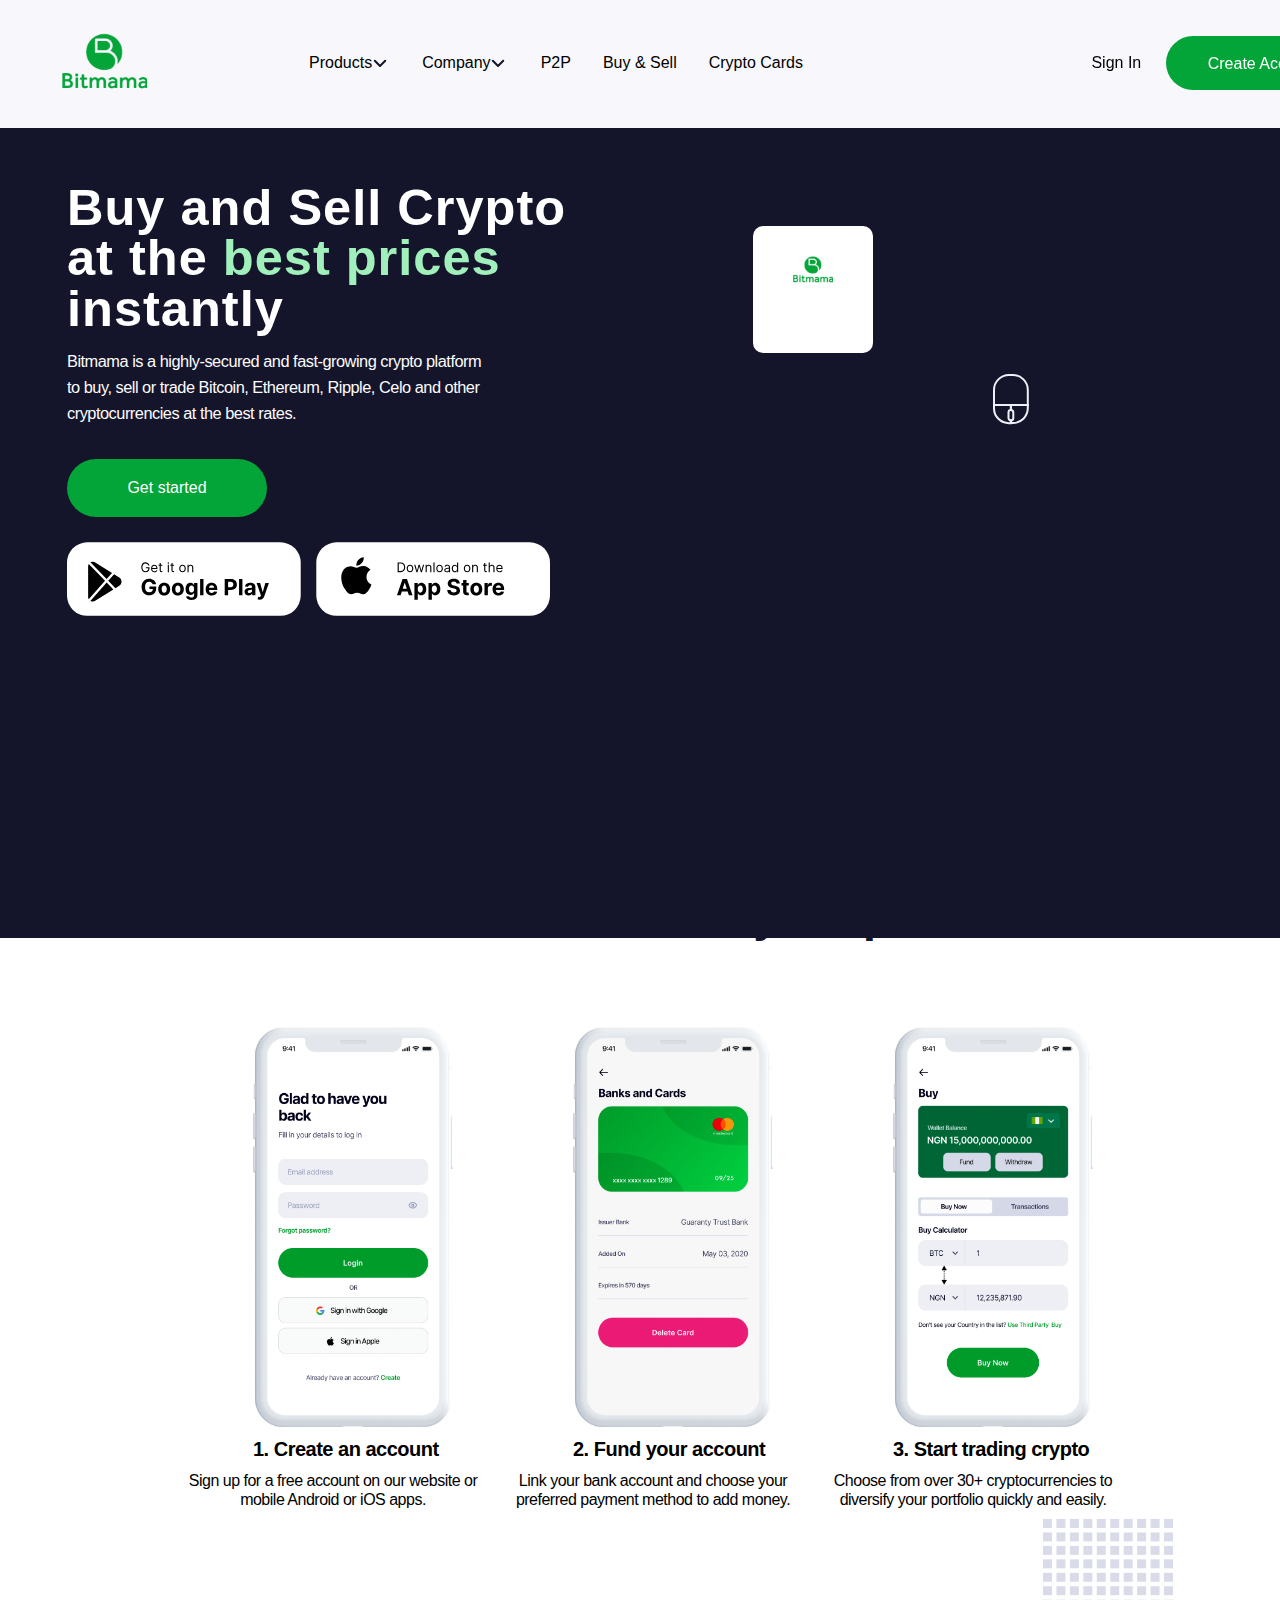
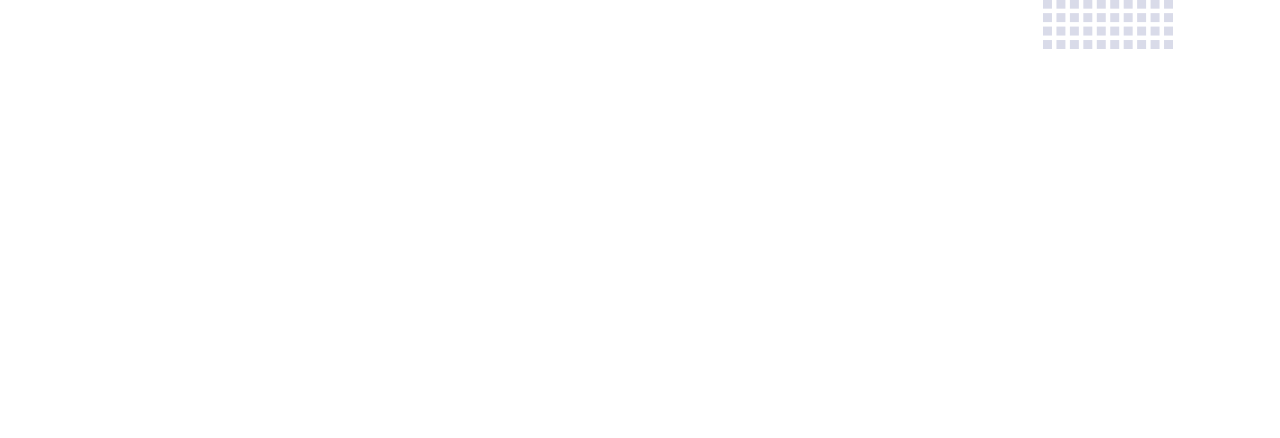
==== index.html @ eab17554 "Basic layout" ====
<!DOCTYPE html>
<html lang="en">
<head>
    <meta charset="UTF-8">
    <meta http-equiv="X-UA-Compatible" content="IE=edge">
    <meta name="viewport" content="width=device-width, initial-scale=1.0">
    <link rel="stylesheet" href="style.css">
    <title>Bitmama</title>
</head>
<body>
    <nav>
        <img src="/images/Bitmamalogo.svg" alt="bitmamalogo" class="logo">
        <div class="links">
           <div class="content">
                <li class="hover">
                    <div class="hovercont">
                        <h1>Products</h1>
                        <img src="/images/down-arrow.svg" alt="down" class="arrow">
                        <div class="displayed">
                            <div class="texts">
                                <img src="images/changera.svg" alt="changera" class="icon">
                                <div class="listtext">
                                    <h2>Changera</h2>
                                    <p>Send money around the world fast</p>
                                </div>
                            </div>
                            <div class="texts">
                                <img src="images/peer.svg" alt="peer" class="icon">
                                <div class="listtext">
                                    <h2>Peer to Peer</h2>
                                    <p>Bank transfer with over 100+ currencies</p>
                                </div>
                            </div>
                            <div class="texts">
                                <img src="images/dev.svg" alt="dev" class="icon">
                                <div class="listtext">
                                    <h2>Developers</h2>
                                    <p>Take advantage of our developer tools</p>
                                </div>
                            </div>
                        </div>
                    </div>
                </li>
            </div>
            <div class="content">
                <li class="hover">
                    <div class="hovercont">
                        <h1>Company</h1>
                        <img src="/images/down-arrow.svg" alt="down" class="arrow1">
                         <div class="displayed">
                            <div class="texts">
                                <img src="images/about.svg" alt="about" class="icon1">
                                <div class="listtext">
                                    <h2>About</h2>
                                    <p>Learn more about us</p>
                                </div>
                            </div>
                            <div class="texts">
                                <img src="images/privacy.svg" alt="privacy" class="icon1">
                                <div class="listtext">
                                    <h2>Privacy Policy</h2>
                                    <p>Our privacy guidelines</p>
                                </div>
                            </div>
                            <div class="texts">
                                <img src="images/career.svg" alt="career" class="icon1">
                                <div class="listtext">
                                    <h2>Career</h2>
                                    <p>Join our brilliant teams</p>
                                </div>
                            </div>
                            <div class="texts">
                                <img src="images/affiliate.svg" alt="partner" class="icon1">
                                <div class="listtext">
                                    <h2>Partner Program</h2>
                                    <p>Check out our related products</p>
                                </div>
                            </div>
                            <div class="texts">
                                <img src="images/partner.svg" alt="teams" class="icon1">
                                <div class="listtext">
                                    <h2>Our Teams</h2>
                                    <p>More about our teams</p>
                                </div>
                            </div>
                        </div>
                    </div>
                </li>
            </div>
            <a href="">P2P</a>
            <div class="move">
                <a href="">Buy & Sell</a>
                <a href="">Crypto Cards</a>
            </div>
            <div class="sign">
                <a href="signin.html">Sign In</a>
                <a href="signup.html" class="create">Create Account</a>
            </div>
        </div>
    </nav>
    <div class="hero">
        <div class="bhero">
            <div class="subhero">
                <h1>Buy and Sell Crypto<br> at the <span>best prices</span><br> instantly</h1>
                <p>Bitmama is a highly-secured and fast-growing crypto platform to buy, sell or trade Bitcoin, Ethereum, Ripple, Celo and other cryptocurrencies at the best rates.</p>
                <a href="" class="start">Get started</a>
                <div class="stores">
                    <img src="images/googlewhite.svg" alt="google">
                    <img src="images/applewhite.svg" alt="apple">
                </div>
            </div>
            <div class="subhero2">
                <img src="images/Bitmamalogo.svg" alt="logo" class="minilogo">
                <div class="buynsell">
            </div>
        </div>
        <img src="images/scroll.svg" alt="">
    </div>
    <div class="body">
        <div class="bodyh">
            <h1>Buy, Sell, Receive & Trade Crypto with<br> Bitmama in 3 easy steps</h1>
        </div>
        <div class="bodycont">
            <div class="step">
                <img src="images/phone1.webp" alt="foogiano" class="steppic">
                <h2>1. Create an account</h2>
                <p>Sign up for a free account on our website or<br> mobile Android or iOS apps.</p>
            </div>
            <div class="step">
                <img src="images/phone2.webp" alt="foogiano" class="steppic">
                <h2>2. Fund your account</h2>
                <p>Link your bank account and choose your<br> preferred payment method to add money.</p>
            </div>
            <div class="step">
                <img src="images/phone3.webp" alt="foogiano" class="steppic">
                <h2>3. Start trading crypto</h2>
                <p>Choose from over 30+ cryptocurrencies to<br> diversify your portfolio quickly and easily.</p>
            </div>
        </div>
        <img src="images/pshape.svg" alt="boom" class="square">
    </div>
</body>
</html>
---- style.css ----
@import url('https://fonts.googleapis.com/css2?family=Inter&display=swap');
*{
    margin: 0;
    padding: 0;
    font-family: sans-serif;
    box-sizing: border-box;
}
body{
    height: 200vh;
    width: 100%;
}
.listtext h2{
    font-size: 14.4px;
    font-weight: 400;
}
.listtext p{
    font-size: 11.2px;
    font-weight: 300;
}
.listtext{
    display: flex;
    flex-direction: column;
    gap: 2px;
}
.hovercont{
    display: block;
    height: 60px;   
}
.displayed{
    display: none;
    margin-top: 18px;
    height: max-content;
    padding-bottom: 20px;
    background-color: white;
    width: 300px;
    border-radius: 6px;
    position: absolute;
    z-index: 1;
}
.icon{
    width:30px;
}
.icon1{
    width: 30px;
}
.texts{
    display: flex;
    gap: 20px;
    align-items: center;
    padding: 15px;
    width: 300px;
}
.texts:hover{
    background-color: rgb(20, 20, 43);
    transition: .47s;
    color: white;
    cursor: pointer;
    transform: scale(1.05);
}
.hover{
    display: block;
    height: 20px;
}
.subhero2 h1{
    font-size: 16px;
    font-weight: 400;
}
.content li:hover .displayed{
    display: flex;
    flex-direction: column;
    z-index: 1;
}
.links{
    display: flex;
    gap: 50px;
}
.move{
    position: relative;
    right: 18px;
    display: flex;
    gap: 32px;
}
nav{
    position: sticky;
    top: 0;
    cursor: pointer;
    z-index: 1;
}
.arrow{
    position: relative;
    left: 62px;
    bottom: 18px;
}
.arrow1{
    position: relative;
    left: 67px;
    bottom: 18px;
}
.hover h1{
    font-size: 16px;
    font-weight: 400;
    position: relative;
}
.logo{
    position: relative;
    bottom: 2px;
}
nav{
    background-color: rgb(247,247, 252);
    height: 14.2vh;
    gap: 162px;
    padding-left: 62px;
    display: flex;
    align-items: center;
}
.hero{
    background-color: rgb(20,20, 43);
    height: 90vh;
}
nav a{
    text-decoration: none;
    font-size: 16px;
    font-weight: 400;
    position: relative;
    color: inherit;
}
.sign{
    position: relative;
    left: 24.5vh;
}
.create{
    padding: 18.5px 42px;
    background-color: rgb(3, 164, 56);
    border-radius: 50px;
    color: white;
    margin-left: 20px;
    text-align: center;
    position: relative;
    top: 1px;
}
.create:hover{
    background-color: rgb(1, 110, 37);
    transition: 1s;
}
.bhero{
    display: flex;
    gap: 120px;
    padding-top: 28px;
}
.subhero{
    display: flex;
    flex-direction: column;
    gap: 15px;
    padding: 27px 67px;
}
.subhero h1{
    font-size: 50.542px;
    line-height: 50.542px;
    letter-spacing: 1px;
    font-weight: 700;
    color: white;
}
.subhero p{
    color:rgb(252, 252, 252);
    font-size: 16.392px;
    line-height: 25.954px;
    letter-spacing: -0.5px;
    font-weight: 200;
    width: 420px;
}
span{
    color: rgb(161,239,187);
}
.start{
    padding: 20px;
    font-size: 16px;
    border-radius: 50px;
    color: white;
    text-align: center;
    position: relative;
    top: 17px;
    font-weight: 400;
    background-color: rgb(3,164,56);
    text-decoration: none;
    width: 200px;
}
.start:hover{
    background-color: rgb(1, 110, 37);
    transition: 1s;
}
.stores{
    display: flex;
    gap: 15px;
    margin-top: 5.3%;
    align-items: center;
}
.subhero2{
    height: max-content;
    width: max-content;
    padding: 20px 40px;
    position: relative;
    top: 70px;
    border-radius: 10px;
    display: flex;
    flex-direction: column;
    gap: 40px;
    background-color: white;
}
.minilogo{
    width: 40px;
    margin: 10px auto;
}
.nft{
    width: 20px;
}
.select{
    display: flex;
    gap: 10px;
    align-items: center;
    display: block;
}
.cryptolist{
    display: flex;
    gap: 10px;
    line-height: 40px;
}
.cryptoimg{
    display: none;
    position: absolute;
    border-radius: 10px;
    background-color: rgb(239,240,247);
    padding: 20px;
}
.front{
    display: flex;
    background-color: rgb(239,240,247);
    align-items: center;
    width:350px;
    padding: 20px;
    border-radius: 10px;
    height: 52px;
}
.frontcont{
    display: flex;
    gap: 5px;
    margin-right: 10px;
}
.front input{
    border-left: 1px solid rgb(183,184,189);
    padding: 15px;
    font-size: 16px;
    font-weight: 400;
    outline: none;
    border-top: none;
    border-right: none;
    border-bottom: none;
    background-color: rgb(239,240,247);
}
.crypto .select:hover .cryptoimg{
    display: block;
}
.buynsell li{
    list-style-type: none;
}
.buynsell li ul li{
    display: flex;
    flex-direction: column;
    margin-top: 20px;
}
.underline{
    display: flex;
    justify-content: center;
    width: 55px;
    border-bottom: 5px solid rgb(3, 164, 56);
}
.trade{
    display: flex;
    gap: 150px;
    padding-bottom: 10px;
    margin-left:60px;
    border-bottom:1px solid rgb(239,240,247);
}
.receive{
    font-size: 13.6px;
    font-weight: 300;
    color: rgb(110, 113, 145);
}
.receive:nth-child(1){
    margin-bottom: 10px;
}
.receive1{
    font-size: 13.6px;
    font-weight: 300;
    color: rgb(110, 113, 145);
}
.straight{
    height: 60px;
}
.crypto:last-child{
    position: relative;
    bottom: 25px;
}
.crypto{
    display: flex;
    flex-direction: column;
    gap: 10px;
}
.body{
    height: 155vh;
    display: flex;
    flex-direction: column;
}
.step h2{
    font-size: 20px;
    font-weight: 700;
    line-height: 24px;
    letter-spacing: -0.5px;
}
.step p{
    font-size: 16px;
    line-height: 19px;
    font-weight: 400;
    width: 300px;
    letter-spacing: -0.5px;
    text-align: center;
    position: relative;
    right: 70px;
}
.bodycont{
    width: 800px;
    margin: 77px 253px;
    display: flex;
    gap: 20px;
}
.step{
    display: flex;
    flex-direction: column;
    gap: 10px;
}
.steppic{
    width: 200px;
    height: 400px;
}
.bodyh h1{
    text-align: center;
    font-size: 48px;
    line-height: 70px;
    font-weight: 700;
    color: rgb(20, 20, 43);
    margin-top: 167px;
}
.square{
    width: 130px;
    height: 138px;
    position: relative;
    left: 81.5vw;
    bottom: 5.5vw;
}
.main{
    max-width: 608px;
    height: fit-content;
    display: flex;
    flex-direction: column;
    background-color: rgb(252,252,252);
    margin: 20px auto;
    gap: 45px;
    padding-left: 15px;
    padding-top: 27px;
    justify-content: center;
}
.signuplogo{
    width: 113px;
    height: 82px;
}
.top h2{
    font-weight: 700;
    color: rgb(26, 32, 44);
    font-size: 32px;
    line-height: 38.4px;
    font-family: 'Segoe UI', sans-serif;
}
.top{
    display: flex;
    align-items: center;
    gap: 8px;
    width: 100%;
    flex-direction: column;
    justify-content: center;
}
.top h1{
    font-size: 44px;
    line-height: 66px;
    font-weight: 400;
    color: rgb(26, 32, 44);
    font-family: 'Inter', sans-serif;
    text-align: center;
}
.top p{
    font-size: 16px;
    line-height: 24px;
    text-align: center;
    font-weight: 400;
    font-family: 'Inter', sans-serif;
    color: rgb(26, 32, 44);
}
.names{
    display: flex;
    flex-direction: column;
    gap: 7px;
    justify-content: start;
}
.row{
    display: flex;
    gap: 10px;   
}
form{
    padding: 22px 30px;
    display: grid;
    gap: 20px;
}
.names p{
    font-size: 14px;
    line-height: 21px;
    color: rgb(26, 32, 44);
    font-weight: 400;
    font-family: 'Inter', sans-serif;
}
.names input{
    border-radius: 18px;
    border: none;
    color: rgb(160,174,192);
    background-color: rgb(239,240,247);
    font-size: 16px;
    outline: none;
    font-family: 'Inter', sans-serif;
    width: 260px;
    padding: 20px;
    padding-left: 18px;
    display: flex;
    align-items: center;
    font-weight: 500;
    height: 56px;
}
.names input::placeholder{
    color: rgb(160,174,192);
}
.names input:hover{
    background-color: rgb(226, 232, 240);
    transition: .5s;
}
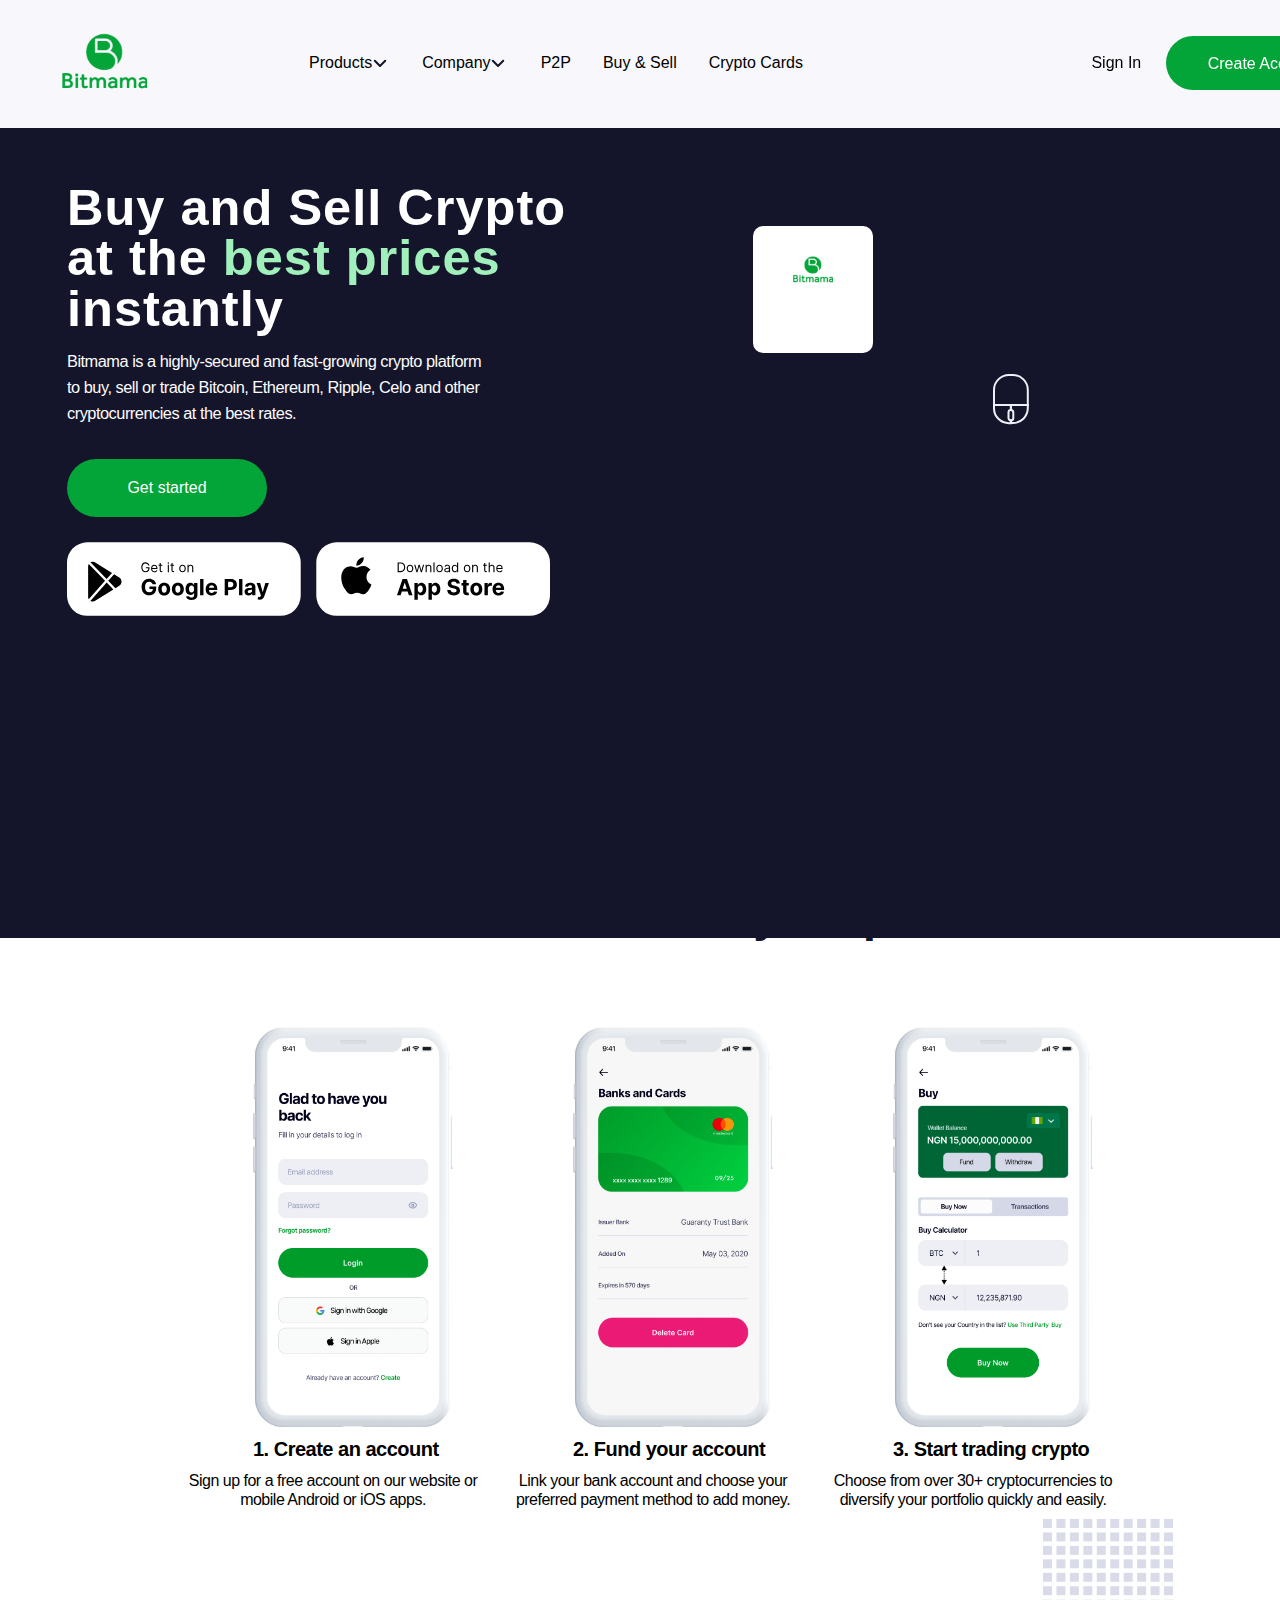
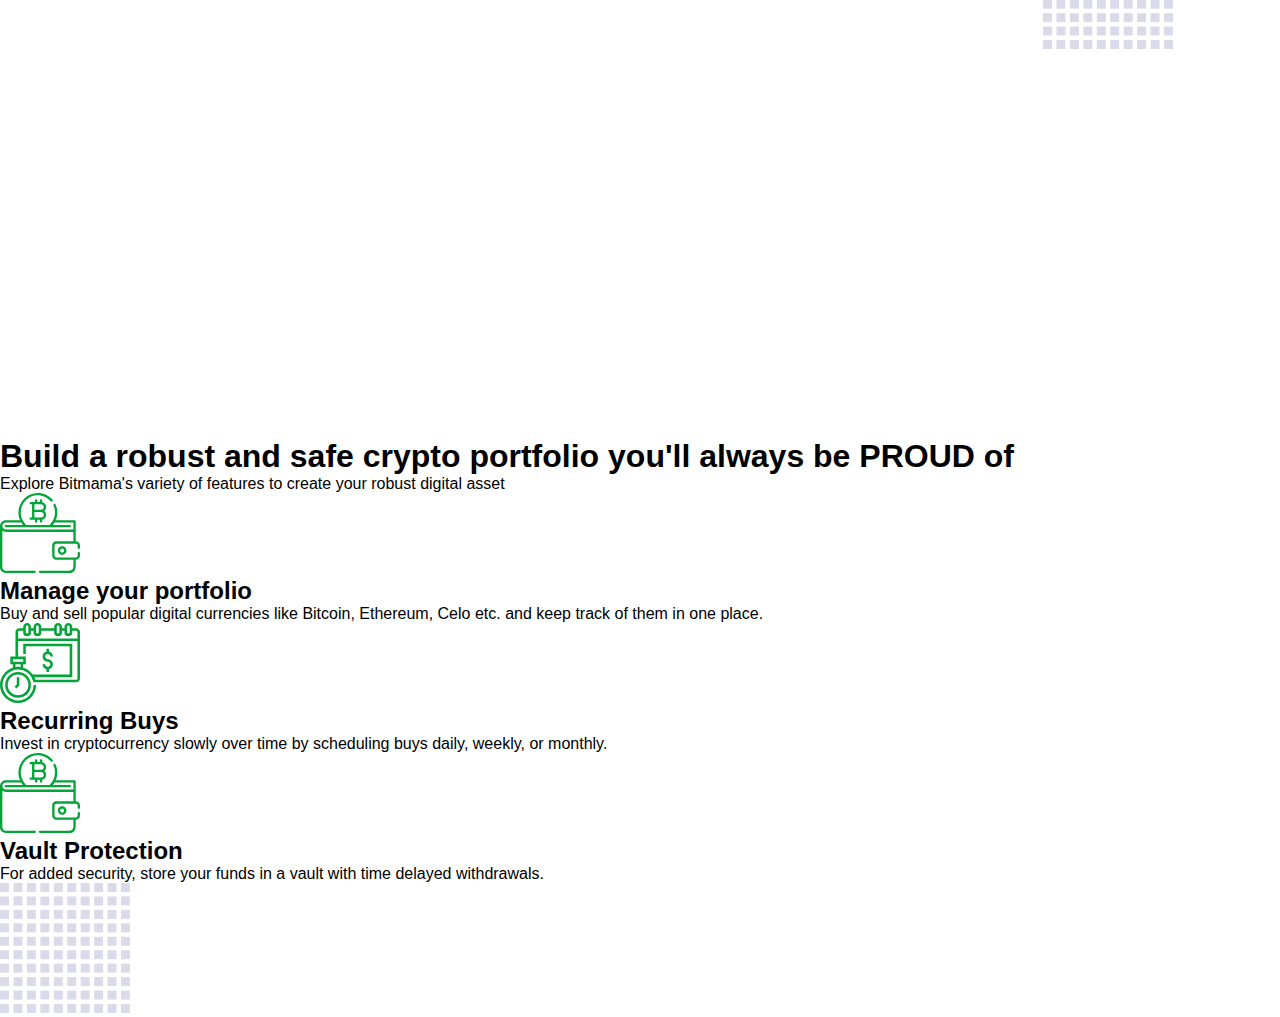
==== commit dfb0ac1e: "Layout of secondpage" ====
--- a/index.html
+++ b/index.html
@@ -139,5 +139,29 @@
         </div>
         <img src="images/pshape.svg" alt="boom" class="square">
     </div>
+    <div class="secondpage">
+        <div class="secondh">
+            <h1>Build a robust and safe crypto portfolio you'll always be PROUD of</h1>
+            <p>Explore Bitmama's variety of features to create your robust digital asset</p>
+        </div>
+        <div class="secondcont">
+            <div class="cards">
+                <img src="images/wallet.svg" alt="wallet" class="cardpic">
+                <h2>Manage your portfolio</h2>
+                <p>Buy and sell popular digital currencies like Bitcoin, Ethereum, Celo etc. and keep track of them in one place.</p>
+            </div>
+            <div class="cards">
+                <img src="images/calendar.svg" alt="wallet" class="cardpic">
+                <h2>Recurring Buys</h2>
+                <p>Invest in cryptocurrency slowly over time by scheduling buys daily, weekly, or monthly.</p>
+            </div>
+            <div class="cards">
+                <img src="images/vault.svg" alt="wallet" class="cardpic">
+                <h2>Vault Protection</h2>
+                <p>For added security, store your funds in a vault with time delayed withdrawals.</p>
+            </div>
+        </div>
+        <img src="images/pshape.svg" alt="boom" class="square1">
+    </div>
 </body>
 </html>--- a/style.css
+++ b/style.css
@@ -5,8 +5,14 @@
     font-family: sans-serif;
     box-sizing: border-box;
 }
+::-webkit-scrollbar{
+    width:5px;
+}
+::-webkit-scrollbar-thumb{
+    background-color: rgb(145,189,145);
+}
 body{
-    height: 200vh;
+    max-height: 500vh;
     width: 100%;
 }
 .listtext h2{
@@ -364,7 +370,7 @@
     background-color: rgb(252,252,252);
     margin: 20px auto;
     gap: 45px;
-    padding-left: 15px;
+    padding-left: 10px;
     padding-top: 27px;
     justify-content: center;
 }
@@ -384,8 +390,9 @@
     align-items: center;
     gap: 8px;
     width: 100%;
-    flex-direction: column;
-    justify-content: center;
+    padding-top: 1px;
+    flex-direction: column;
+    padding-right: 10px;
 }
 .top h1{
     font-size: 44px;
@@ -426,11 +433,12 @@
     font-family: 'Inter', sans-serif;
 }
 .names input{
-    border-radius: 18px;
+    border-radius: 16px;
     border: none;
     color: rgb(160,174,192);
     background-color: rgb(239,240,247);
     font-size: 16px;
+    border: 3px solid rgb(239,240,247);
     outline: none;
     font-family: 'Inter', sans-serif;
     width: 260px;
@@ -446,5 +454,201 @@
 }
 .names input:hover{
     background-color: rgb(226, 232, 240);
+    border-color: rgb(226, 232, 240);
     transition: .5s;
+}
+.names input:focus{
+    border: 3px solid rgb(118,235,165);
+    transition: .5s;
+}
+.row .names .longbar{
+    width:530px;
+}
+.row:nth-child(3){
+    margin-top: 10px;
+}
+.phone{
+    display: flex;
+}
+.phone select{
+    padding: 10px;
+    padding-right: 40px;
+    padding-left:18px;
+    font-family: 'Inter', sans-serif;
+    font-size: 16px;
+    height: 60px;
+    top: 3px;
+    font-weight: 500;
+    color: rgb(51,51,51);
+    border-radius: 19px;
+    background-color: rgb(239,240,247);
+    border: 3px solid rgb(239,240,247);
+    position: relative;
+    left: 12px;
+    z-index: 1;
+}
+.phone select:focus{
+    border: 3px solid rgb(118,235,165);
+}
+.phone select:hover{
+    border: 3px solid rgb(118,235,165);
+    background-color: rgb(226, 232, 240);
+}
+.row:nth-child(5){
+    display: flex;
+    flex-direction: column;
+}
+.phone input{
+    padding: 20px;
+    padding-left: 150px;
+    width: 525px;
+    font-family: 'Inter', sans-serif;
+    font-size: 16px;
+    position: relative;
+    right: 130px;
+    border-radius: 16px;
+    border: 3px solid rgb(239,240,247);
+    outline: none;
+    background-color: rgb(239,240,247);
+}
+.phone  input::placeholder{
+    color: rgb(160,174,192);
+}
+.phone input:hover{
+    background-color: rgb(226, 232, 240);
+    border-color: rgb(226, 232, 240);
+    transition: .5s;
+}
+.phone input:focus{
+    border: 3px solid rgb(118,235,165);
+    transition: .5s;
+}
+.row:nth-child(6){
+    display: flex;
+    flex-direction: column;
+    gap: 8px;
+}
+.row:nth-child(6) select{
+    padding: 20px;
+    padding-left: 20px;
+    width: 530px;
+    font-family: 'Inter', sans-serif;
+    font-size: 16px;
+    border-radius: 16px;
+    border: 3px solid rgb(239,240,247);
+    outline: none;
+    background-color: rgb(239,240,247);
+}
+.row:nth-child(7) label{
+    font-size: 16px;
+    line-height: 24px;
+    color: rgb(26, 32, 44);
+    font-weight: 400;
+    font-family: 'Inter', sans-serif;
+}
+.row:nth-child(7) input{
+    color: rgb(226,232,240);
+    accent-color: rgb(56,161,105);
+    transform: scale(1.3);
+}
+.btn{
+    padding: 18px;
+    background-color: rgb(3,164,56);
+    width: 530px;
+    font-size: 16px;
+    border: none;
+    font-weight: 600;
+    border-radius: 30px;
+    color: white;
+    font-family: 'Inter', sans-serif;
+}
+.row2 p{
+    font-family: 'Inter', sans-serif;
+    font-size: 14px;
+    width: 530px;
+    line-height: 21px;
+    text-align: center;
+    color: rgb(26, 32, 44);
+}
+.row1{
+    display: flex;
+    flex-direction: column;
+    max-width: 530px;
+    gap: 20px;
+}
+.row1 .google{
+    display: flex;
+    background-color: rgb(237,242,247);
+    border:1px solid rgb(220,220,220);
+    height: 55px;
+    align-items: center;
+    margin: 0px auto;
+    border-radius: 20px;
+    width: 200px; 
+    gap: 10px;
+    padding-left: 10px;
+}
+.row1 .google:hover{
+    background-color: rgb(226, 232, 240);
+}
+.row1 .google p{
+    color: rgb(26, 32, 44);
+    font-family: 'Inter', sans-serif;
+    font-size: 16px;
+    line-height: 24px;
+}
+.row1 p{
+    font-family: 'Inter', sans-serif;
+    font-size: 16px;
+    line-height: 24px;
+    font-weight: 500;
+    margin: 0px auto;
+}
+.row1 a{
+    color: rgb(6,195,68);
+    font-family: 'Inter', sans-serif;
+    font-size: 16px;
+    line-height: 24px;
+    font-weight: 600;
+    text-decoration: none;
+}
+.top1{
+    display: flex;
+    align-items: center;
+    gap: 8px;
+    width: 100%;
+    padding-top: 1px;
+    flex-direction: column;
+    padding-right: 10px;
+}
+.top1 h1{
+    font-size: 44px;
+    line-height: 66px;
+    margin-top: 23px;
+    font-weight: 400;
+    color: rgb(26, 32, 44);
+    font-family: 'Inter', sans-serif;
+    text-align: center;
+}
+.top1 p{
+    font-size: 16px;
+    line-height: 24px;
+    text-align: center;
+    font-weight: 400;
+    font-family: 'Inter', sans-serif;
+    color: rgb(26, 32, 44);
+}
+.names h6{
+    font-size: 16px;
+    line-height: 24px;
+    font-weight: 500;
+    font-family: 'Inter', sans-serif;
+    color: rgb(26, 32, 44);
+}
+.row h5{
+    font-size: 16px;
+    line-height: 24px;
+    color: rgb(3,164,56);
+    font-weight: 600;
+    font-family: 'Inter', sans-serif;
 }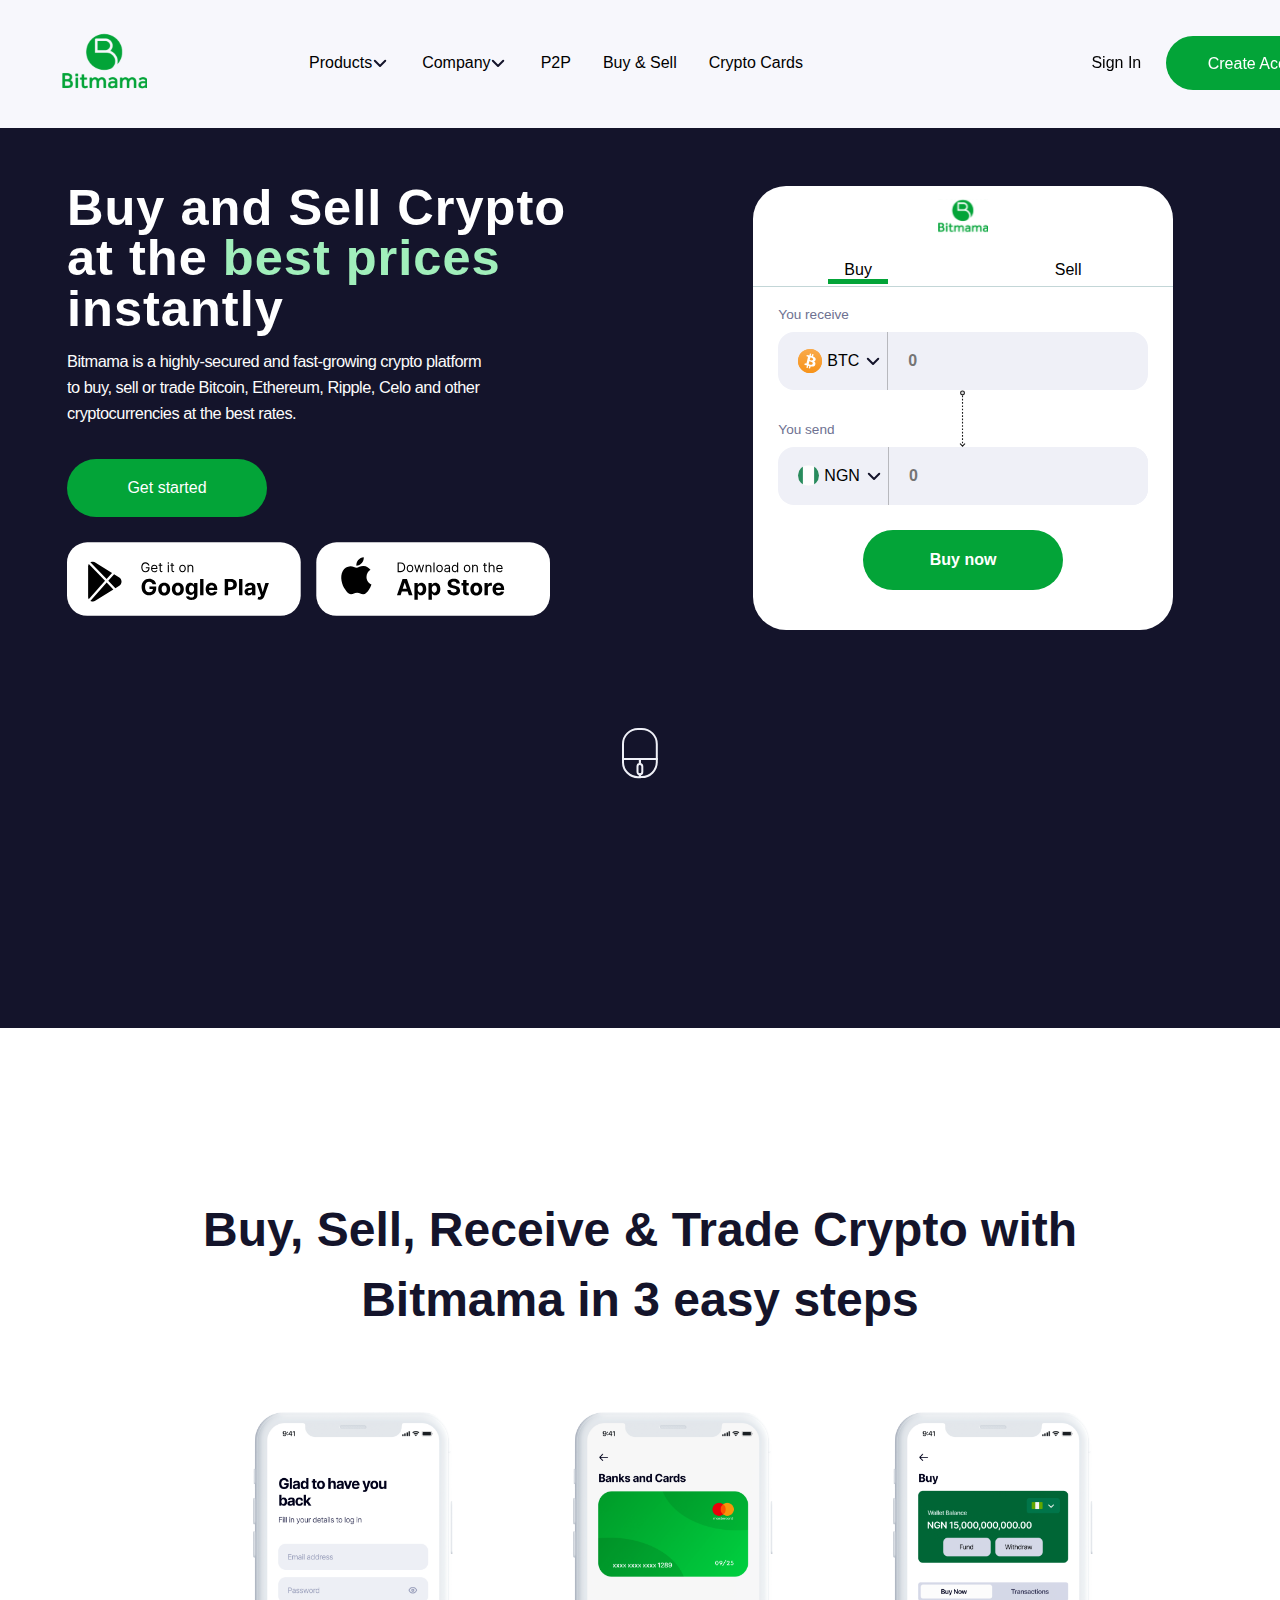
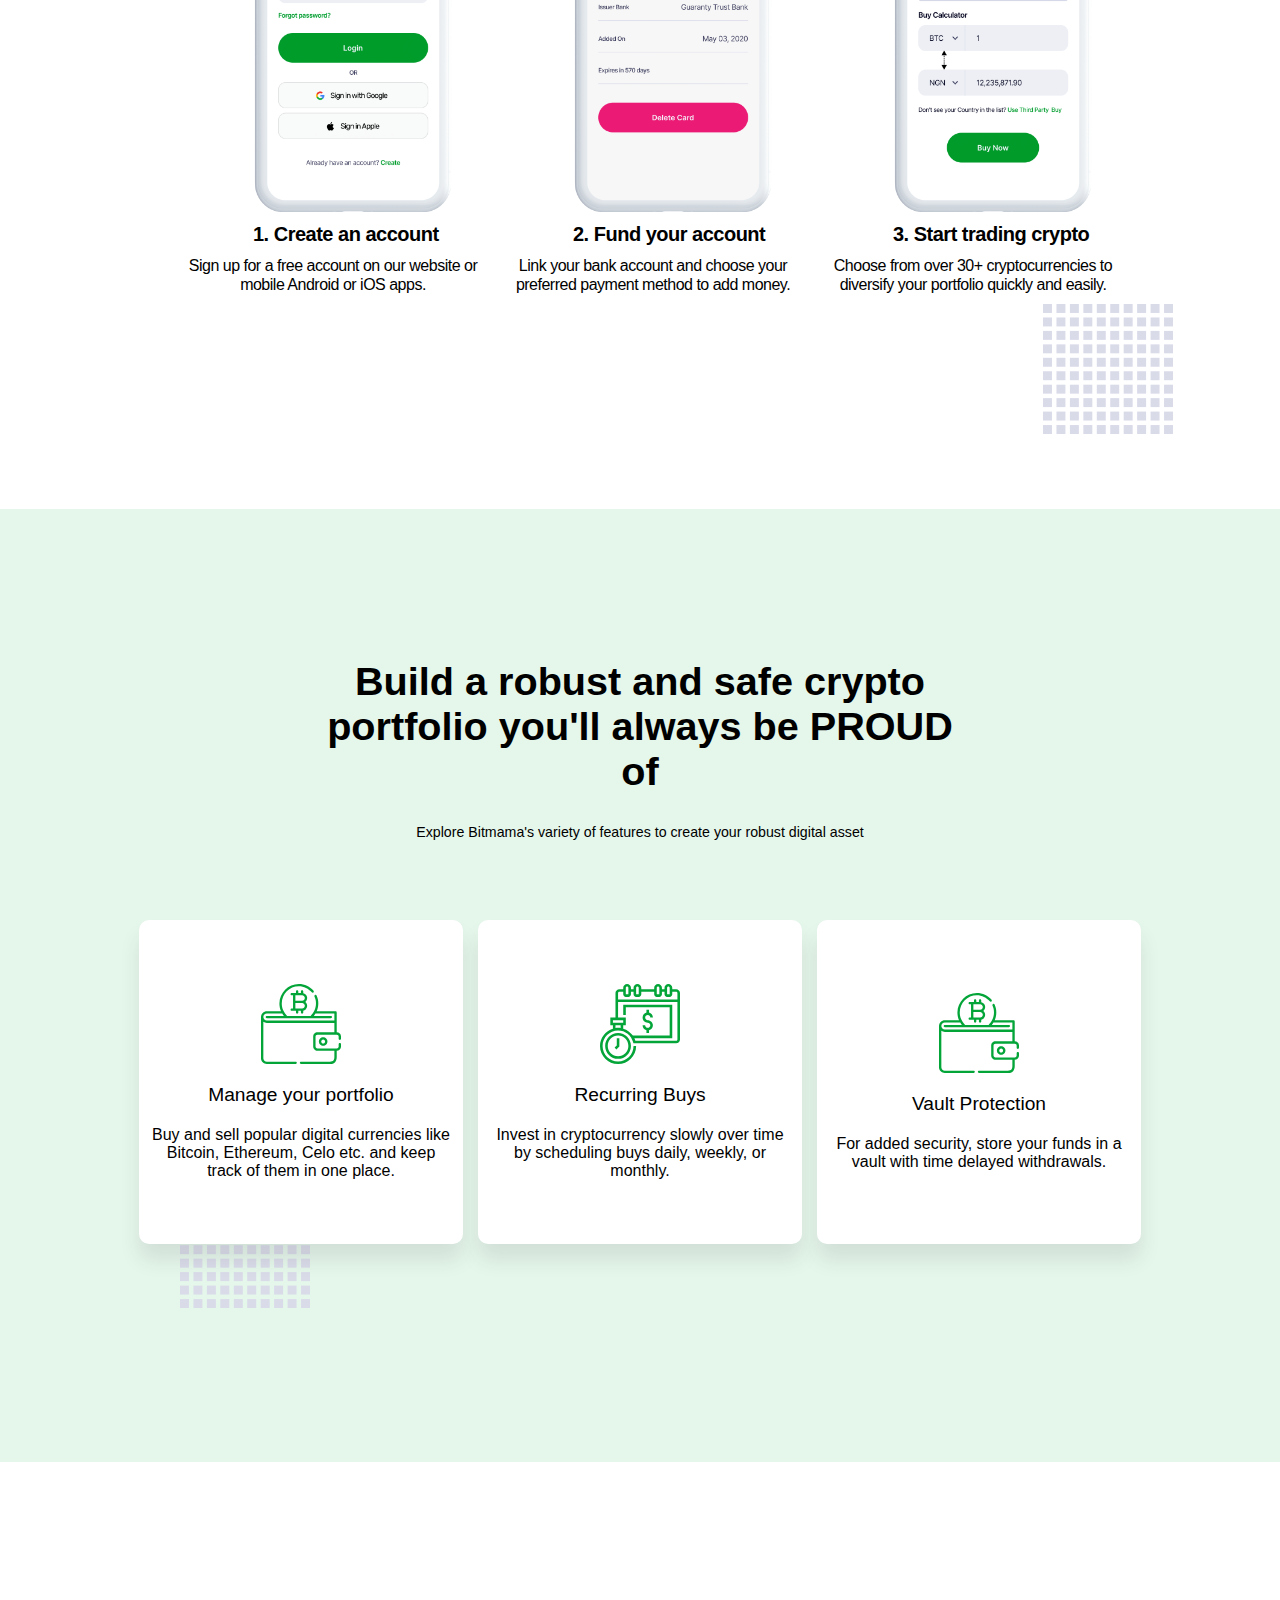
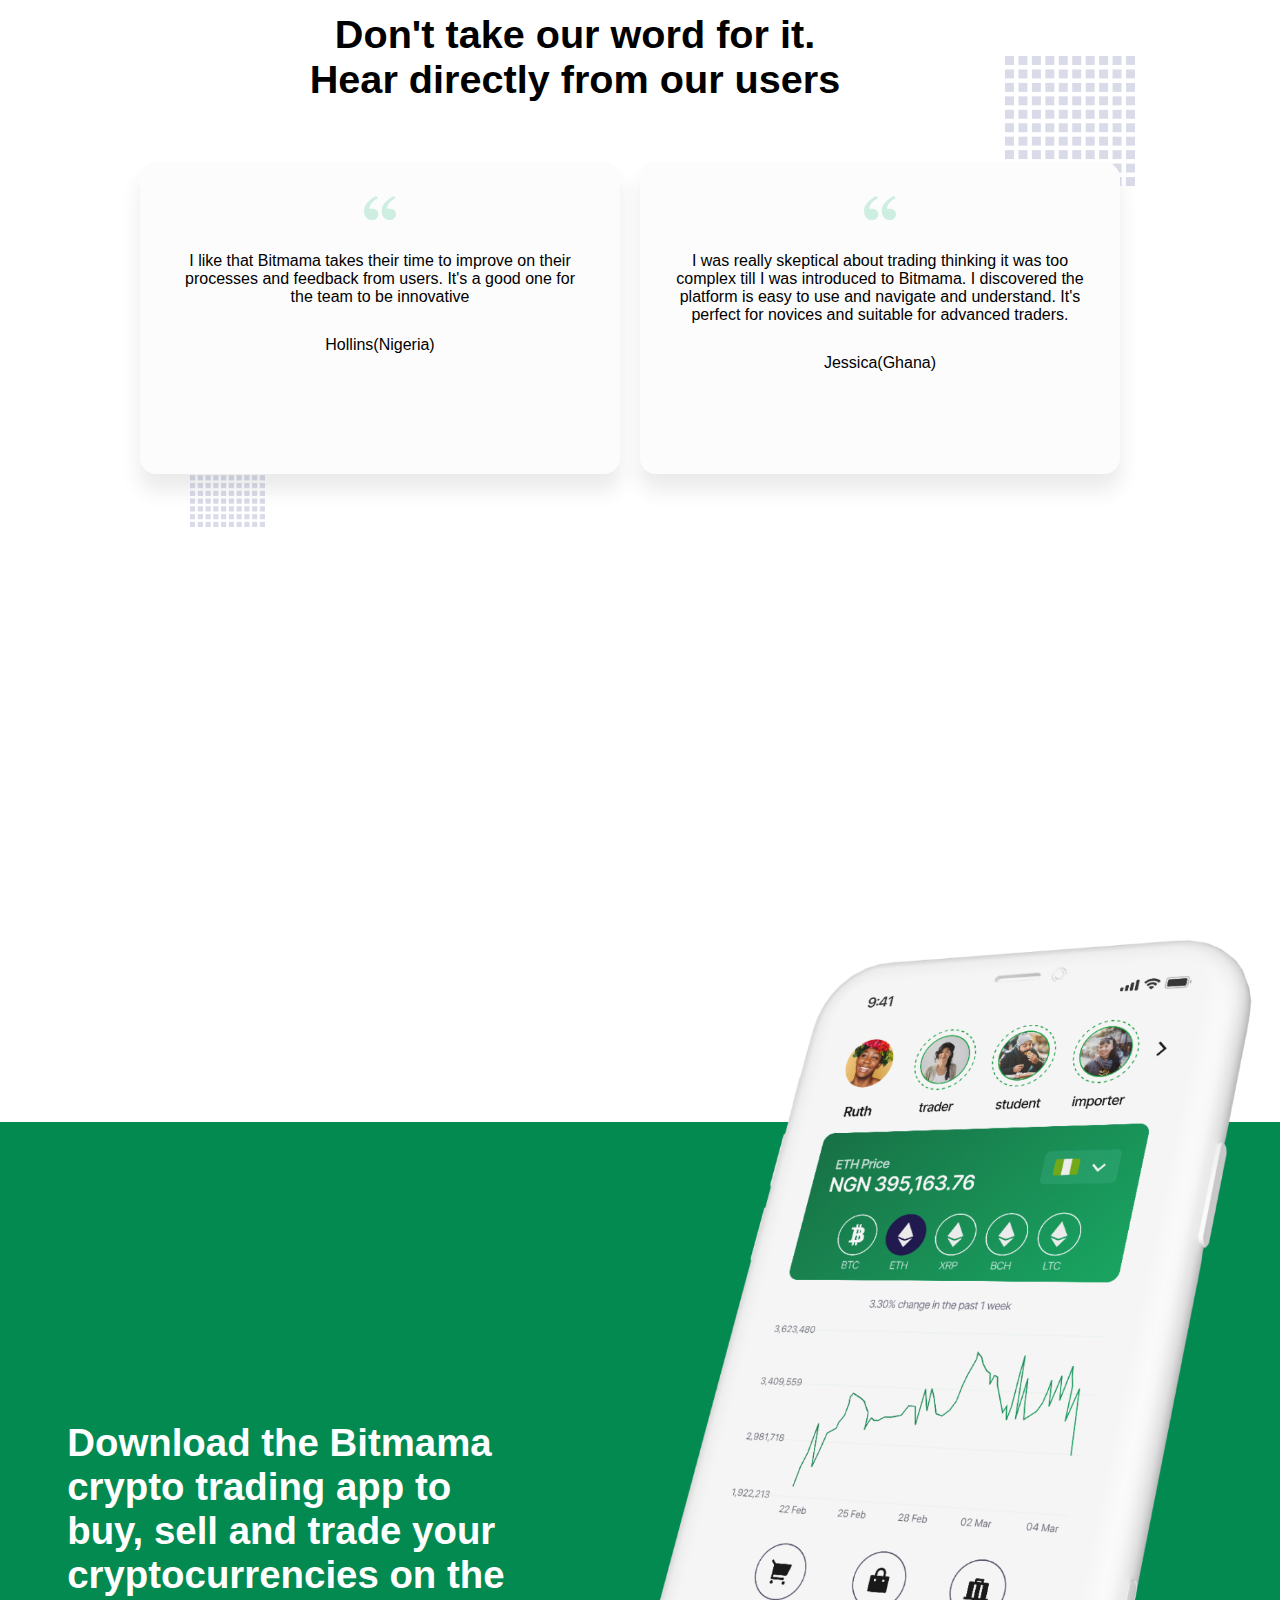
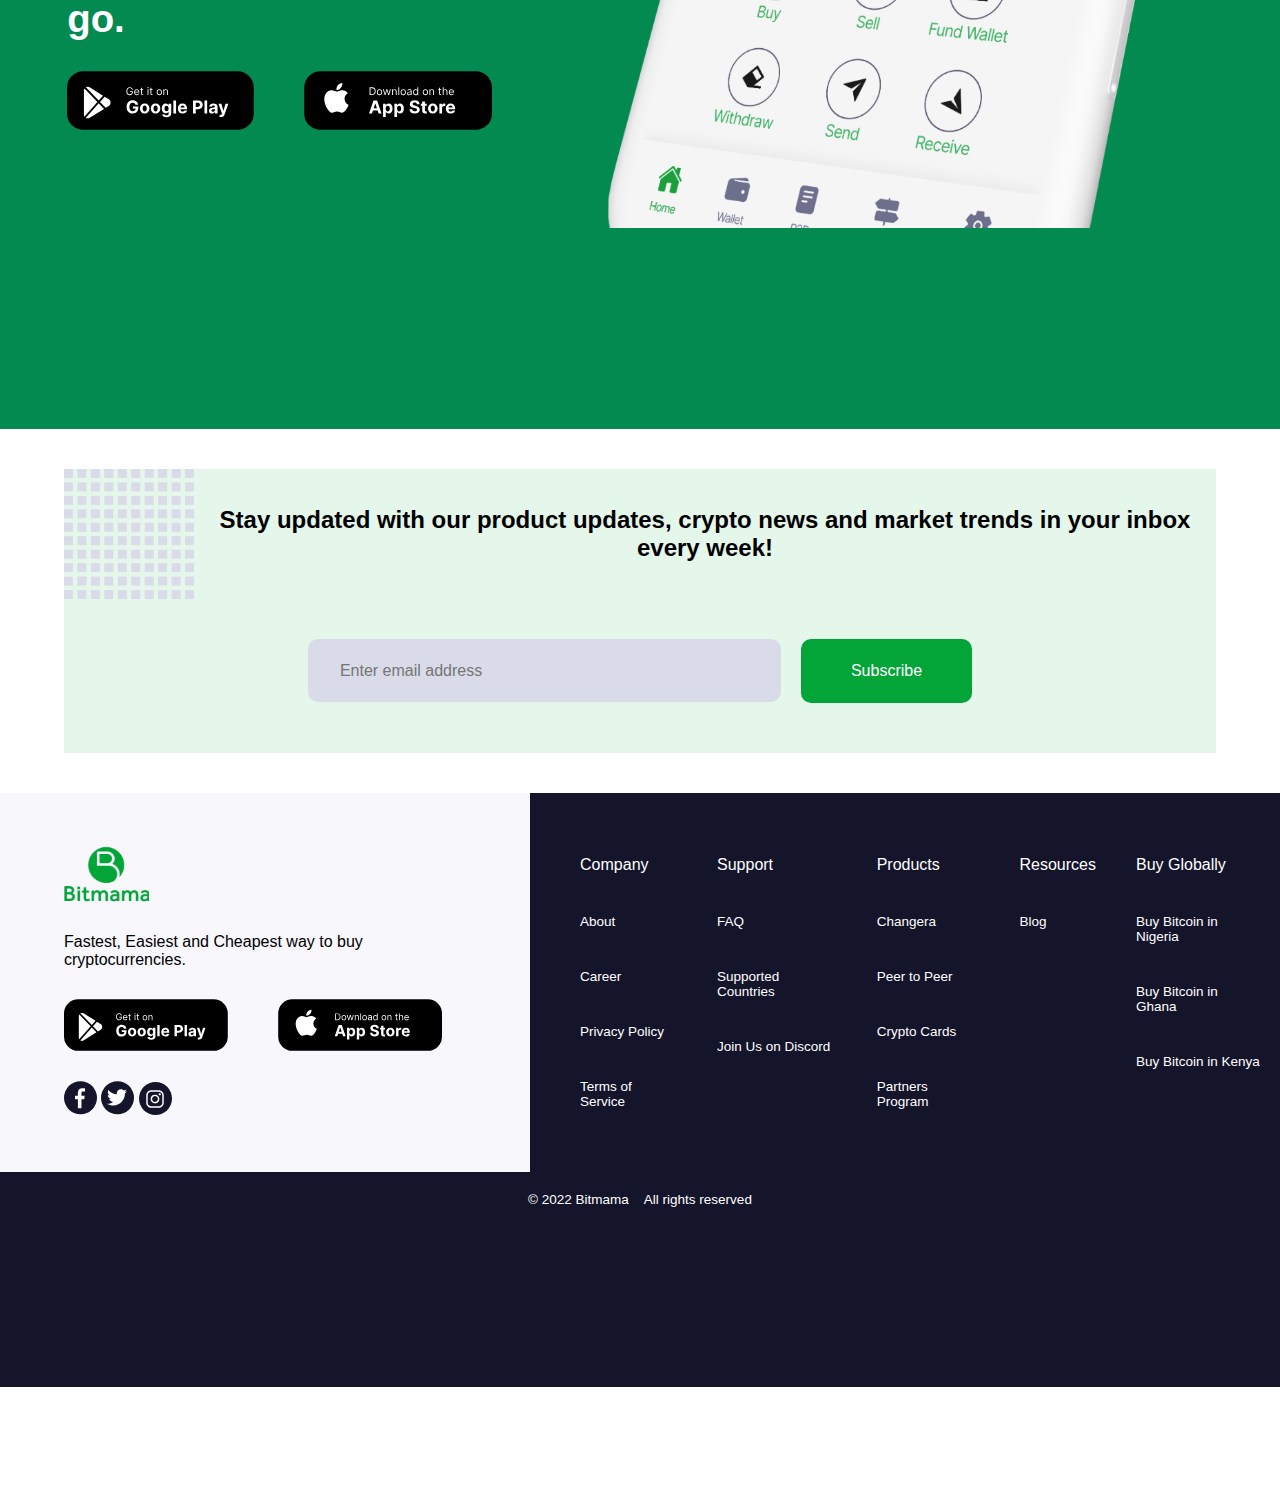
==== commit d2e713c4: "Website finished" ====
--- a/index.html
+++ b/index.html
@@ -7,7 +7,7 @@
     <link rel="stylesheet" href="style.css">
     <title>Bitmama</title>
 </head>
-<body>
+<body class="big">
     <nav>
         <img src="/images/Bitmamalogo.svg" alt="bitmamalogo" class="logo">
         <div class="links">
@@ -112,9 +112,38 @@
             <div class="subhero2">
                 <img src="images/Bitmamalogo.svg" alt="logo" class="minilogo">
                 <div class="buynsell">
-            </div>
-        </div>
-        <img src="images/scroll.svg" alt="">
+                    <p>Buy</p>
+                    <p>Sell</p>
+                </div>
+               <div class="crypto">
+                    <p class="convertext">You receive</p>
+                    <div class="receive">
+                        <img src="images/btc.svg" alt="">
+                        <p>BTC</p>
+                        <img src="images/down-arrow.svg" alt="">
+                        <div class="money">
+                            <input type="text" placeholder="0">
+                        </div>
+                    </div>
+                    <img src="images/straight.svg" alt="arrow" class="straight">
+                    <div class="ngn">
+                        <p class="convertext">You send</p>
+                        <div class="receive">
+                            <img src="images/ngn.svg" alt="">
+                            <p>NGN</p>
+                            <img src="images/down-arrow.svg" alt="">
+                            <div class="money">
+                                <input type="text" placeholder="0">
+                            </div>
+                        </div>
+                    </div>
+                    <div class="btn1">
+                        <button>Buy now</button>
+                    </div>
+                 </div>
+            </div>
+        </div>
+        <img src="images/scroll.svg" alt="scroll" class="scroll">
     </div>
     <div class="body">
         <div class="bodyh">
@@ -163,5 +192,99 @@
         </div>
         <img src="images/pshape.svg" alt="boom" class="square1">
     </div>
+    <div class="thirdpage">
+        <div class="thirdpageh">
+            <h1>Don't take our word for it. Hear directly from our users</h1>
+            <img src="images/pshape.svg" alt="shap" class="square2">
+        </div>
+        <div class="thirdpagecont">
+            <div class="box">
+                <img src="images/quotes.svg" alt="quot" class="quotes">
+                <p>I like that Bitmama takes their time to improve on their processes and feedback from users. It's a good one for the team to be innovative</p>
+                <h6>Hollins(Nigeria)</h6>
+            </div>
+            <div class="box">
+                <img src="images/quotes.svg" alt="quot" class="quotes">
+                <p>I was really skeptical about trading thinking it was too complex till I was introduced to Bitmama. I discovered the platform is easy to use and navigate and understand. It's perfect for novices and suitable for advanced traders.</p>
+                <h6>Jessica(Ghana)</h6>
+            </div>
+        </div>
+        <img src="images/pshape.svg" alt="shape" class="thirdp">
+    </div>
+    <div class="fourthpage">
+        <div class="fourth">
+            <h2>Download the Bitmama crypto trading app to buy, sell and trade your cryptocurrencies on the go.</h2>
+            <div class="btncont">
+                <img src="images/google.svg" alt="google" class="f-icon">
+                <img src="images/apple.svg" alt="apple" class="f-icon">
+            </div>
+        </div>
+        <img src="images/phonebg.webp" alt="big" class="bigphone">
+    </div>
+    <div class="fifthpage">
+        <div class="fifthcont">
+            <div class="topsection">
+                <img src="images/pshape.svg" alt="pshape" class="pshape">
+                <p>Stay updated with our product updates, crypto news and market trends in your inbox every week!</p>
+            </div>
+            <div class="f-email">
+                <input type="text" placeholder="Enter email address">
+                <button>Subscribe</button>
+            </div>
+        </div>
+    </div>
+    <div class="lastpage">
+        <div class="pagecont">
+            <div class="lastcont">
+                <img src="images/Bitmamalogo.svg" alt="lastlogo" class="miniilogo">
+                <p>Fastest, Easiest and Cheapest way to buy<br> cryptocurrencies.</p>
+                <div class="btncont">
+                    <img src="images/google.svg" alt="google" class="l-icon">
+                    <img src="images/apple.svg" alt="apple" class="l-icon">
+                </div>
+                <div class="icocont">
+                    <img src="images/facebook.svg" alt="fab">
+                    <img src="images/twitter.svg" alt="twit">
+                    <img src="images/instagram.svg" alt="insta">
+                </div>
+            </div>
+            <div class="lcontflex">
+                <div class="text">
+                    <p>Company</p>
+                    <p>About</p>
+                    <p>Career</p>
+                    <p>Privacy Policy</p>
+                    <p>Terms of Service</p>
+                </div>
+                <div class="text">
+                    <p>Support</p>
+                    <p>FAQ</p>
+                    <p>Supported Countries</p>
+                    <p>Join Us on Discord</p>
+                </div>
+                <div class="text">
+                    <p>Products</p>
+                    <p>Changera</p>
+                    <p>Peer to Peer</p>
+                    <p>Crypto Cards</p>
+                    <p>Partners Program</p>
+                </div>
+                <div class="text">
+                    <p>Resources</p>
+                    <p>Blog</p>
+                </div>
+                <div class="text">
+                    <p>Buy Globally</p>
+                    <p>Buy Bitcoin in Nigeria</p>
+                    <p>Buy Bitcoin in Ghana</p>
+                    <p>Buy Bitcoin in Kenya</p>
+                </div>
+            </div>
+        </div>
+        <div class="bottompage">
+            <p>© 2022 Bitmama</p>
+            <p>All rights reserved</p>
+        </div>
+    </div>
 </body>
 </html>--- a/style.css
+++ b/style.css
@@ -5,15 +5,12 @@
     font-family: sans-serif;
     box-sizing: border-box;
 }
-::-webkit-scrollbar{
-    width:5px;
-}
-::-webkit-scrollbar-thumb{
-    background-color: rgb(145,189,145);
-}
 body{
-    max-height: 500vh;
-    width: 100%;
+    max-height: 1000vh;
+    max-width: 100vw;
+}
+.big{
+    height: 700vh;
 }
 .listtext h2{
     font-size: 14.4px;
@@ -90,7 +87,7 @@
     position: sticky;
     top: 0;
     cursor: pointer;
-    z-index: 1;
+    z-index: 10;
 }
 .arrow{
     position: relative;
@@ -121,7 +118,10 @@
 }
 .hero{
     background-color: rgb(20,20, 43);
-    height: 90vh;
+    height: 100vh;
+    display: flex;
+    flex-direction: column;
+    gap: 85px;
 }
 nav a{
     text-decoration: none;
@@ -133,6 +133,10 @@
 .sign{
     position: relative;
     left: 24.5vh;
+}
+.minilogo{
+    width: 50px;
+    height: 50px;
 }
 .create{
     padding: 18.5px 42px;
@@ -201,118 +205,106 @@
     align-items: center;
 }
 .subhero2{
-    height: max-content;
-    width: max-content;
-    padding: 20px 40px;
-    position: relative;
-    top: 70px;
-    border-radius: 10px;
-    display: flex;
-    flex-direction: column;
-    gap: 40px;
+    max-height: 443.8px;
+    width: 420px;
+    padding: 5px 50px;
+    position: relative;
+    top: 30px;
+    align-items: center;
+    border-radius: 33.052px;
+    display: flex;
+    flex-direction: column;
+    gap: 20px;
     background-color: white;
 }
-.minilogo{
-    width: 40px;
-    margin: 10px auto;
-}
-.nft{
-    width: 20px;
-}
-.select{
-    display: flex;
-    gap: 10px;
-    align-items: center;
-    display: block;
-}
-.cryptolist{
-    display: flex;
-    gap: 10px;
-    line-height: 40px;
-}
-.cryptoimg{
-    display: none;
-    position: absolute;
-    border-radius: 10px;
-    background-color: rgb(239,240,247);
-    padding: 20px;
-}
-.front{
-    display: flex;
-    background-color: rgb(239,240,247);
-    align-items: center;
-    width:350px;
-    padding: 20px;
-    border-radius: 10px;
-    height: 52px;
-}
-.frontcont{
-    display: flex;
-    gap: 5px;
-    margin-right: 10px;
-}
-.front input{
-    border-left: 1px solid rgb(183,184,189);
-    padding: 15px;
-    font-size: 16px;
-    font-weight: 400;
-    outline: none;
-    border-top: none;
-    border-right: none;
-    border-bottom: none;
-    background-color: rgb(239,240,247);
-}
-.crypto .select:hover .cryptoimg{
-    display: block;
-}
-.buynsell li{
-    list-style-type: none;
-}
-.buynsell li ul li{
-    display: flex;
-    flex-direction: column;
-    margin-top: 20px;
-}
-.underline{
-    display: flex;
+.buynsell{
+    display: flex;
+    gap: 150px;
+    border-bottom: 1px solid rgb(195,214,215);
+    width: inherit;
     justify-content: center;
-    width: 55px;
-    border-bottom: 5px solid rgb(3, 164, 56);
-}
-.trade{
-    display: flex;
-    gap: 150px;
-    padding-bottom: 10px;
-    margin-left:60px;
-    border-bottom:1px solid rgb(239,240,247);
-}
-.receive{
+    padding-bottom: 2px;
+}
+.buynsell p{
+    font-size: 16px;
+    font-weight: 400;
+    width: 60px;
+    text-align: center;
+}
+.buynsell p:nth-child(1){
+    border-bottom: 5px solid rgb(3,164,56);
+}
+.crypto{
+    display: flex;
+    flex-direction: column;
+}
+.convertext{
+    color: rgb(110, 113, 145);
     font-size: 13.6px;
     font-weight: 300;
-    color: rgb(110, 113, 145);
-}
-.receive:nth-child(1){
     margin-bottom: 10px;
 }
-.receive1{
-    font-size: 13.6px;
-    font-weight: 300;
-    color: rgb(110, 113, 145);
+.money{
+    border-left: 1px solid rgb(183,184,189);
+}
+.receive{
+    display: flex;
+    align-items: center;
+    background-color: rgb(239,240,247);
+    gap: 5px;
+    padding-left: 20px;
+    border-radius: 16px;
+}
+.receive p{
+    font-size: 16px;
+    font-weight: 400;
 }
 .straight{
+    width: 66.9px;
+    height: 57px;
+    margin: 0px auto;
+}
+.ngn{
+    position: relative;
+    bottom: 25px;
+}
+.btn1{
+    margin: 0px auto;
+}
+.btn1 button{
+    font-size: 16px;
+    font-weight: 700;
+    text-align: center;
+    background-color: rgb(3,164,56);
+    width: 200px;
+    padding: 20px 40px;
+    color: white;
     height: 60px;
-}
-.crypto:last-child{
-    position: relative;
-    bottom: 25px;
-}
-.crypto{
-    display: flex;
-    flex-direction: column;
-    gap: 10px;
+    border-radius: 40px;
+    border: none;
+}
+.scroll{
+    padding-bottom: 20px;
+    margin: 0px auto;
+    display: flex;
+    justify-content: center;
+}
+.btn1 button:hover{
+    background-color: rgb(2, 145, 49);
+    transition: .1s;
+}
+.receive input{
+    border: none;
+    background-color: rgb(239,240,247);
+    border-radius: 16px;
+    padding: 20px;
+    font-size: 16px;
+    color: black;
+    font-weight: 600;
+    outline: none;
 }
 .body{
-    height: 155vh;
+    max-height: 155vh;
     display: flex;
     flex-direction: column;
 }
@@ -651,4 +643,268 @@
     color: rgb(3,164,56);
     font-weight: 600;
     font-family: 'Inter', sans-serif;
+}
+.secondpage{
+    background-color: rgb(229,246,235);
+    padding-top:150px;
+    max-width: 100vw;
+    display: flex;
+    flex-direction: column;
+    gap: 80px;
+}
+.secondh{
+    display: flex;
+    flex-direction: column;
+    gap: 30px;
+}
+.secondh h1{
+    font-size: 39.614px;
+    font-weight: 700;
+    width: 650px;
+    margin: 0px auto;
+    text-align: center;
+}
+.secondh p{
+    font-size: 14.2px;
+    font-weight: 300;
+    text-align: center;
+}
+.secondcont{
+    display: grid;
+    grid-template-columns: 324px 324px 324px;
+    gap: 15px;
+    position: relative;
+    justify-content: center;
+}
+.cards{
+    background-color: white;
+    max-width: 350px;
+    display: flex;
+    flex-direction: column;
+    gap: 20px;
+    padding-bottom: 50px;
+    border-radius: 10px;
+    align-items: center;
+    justify-content: center;
+    height: 324px;
+    padding: 0px 10px;
+    box-shadow: 0 16px 20px rgb(50 50 50 / 10%);
+    z-index: 1;
+}
+.cards h2{
+    font-size: 19.2px;
+    font-weight: 400;
+    text-align: center;
+}
+.cards p{
+    font-size: 16px;
+    font-weight: 400;
+    text-align: center;
+}
+.cards img{
+    width: 80px;
+}
+.square1{
+    width: 130px;
+    height: 138px;
+    position: relative;
+    left: 180px;
+    fill: rgb(195,214,215);
+    bottom: 150px;
+}
+.thirdpage{
+    padding-top: 150px;
+    display: grid;
+    height: 140vh;
+    grid-template-rows: repeat(2, 150px);
+}
+.thirdp{
+    position: relative;
+    width: 75px;
+    left: 190px;
+    top:140px;
+}
+.thirdpageh{
+    margin: 0px auto;
+    display: flex;
+}
+.square2{
+    width: 130px;
+    height: 138px;
+    position: relative;
+    top: 40px;
+    left: 155px;
+}
+.thirdpagecont{
+    display: grid;
+    grid-template-columns: repeat(2, 500px);
+    margin: 0px auto;
+}
+.box{
+    width: 480px;
+    height: 312px;
+    background: #fcfcfc;
+    box-shadow: 0 16px 20px rgba(50,50,50,.1);
+    border-radius:16px;
+    display: flex;
+    padding: 32px;
+    z-index: 1;
+    align-items: center;
+    flex-direction: column;
+    gap: 30px;
+}
+.box p, .box h6{
+    font-size: 16px;
+    font-weight: 300;
+    text-align: center;
+}
+.quotes{
+    width: 32px;
+    height: 28px;
+}
+.thirdpageh h1{
+    font-size: 39.614px;
+    font-weight: 700;
+    width: 550px;
+    text-align: center;
+}
+.fourthpage{
+    background-color: rgb(2,138,81);
+    display: flex;
+    z-index: 1;
+    max-height: 107.5vh;
+    border: 1px solid rgb(2,138,81);
+}
+.fourth{
+    display: flex;
+    flex-direction: column;
+    gap: 30px;
+    margin: auto;
+}
+.fourth h2{
+    color: white;
+    font-size: 38.4px;
+    font-weight: 700;
+    max-width: 450px;
+}
+.btncont{
+    display: flex;
+    gap: 50px;
+}
+.f-icon{
+    width: 187.19px;
+    max-height: 59.19px;
+}
+.bigphone{
+    width: 695.55px;
+    height: 904.89px;
+    position: relative;
+    bottom: 200px;
+}
+.fifthpage{
+    max-height: 80vh;
+}
+.fifthcont{
+    margin: 40px auto;
+    width: 90%;
+    max-height: 60vh;
+    background-color: rgb(229,246,235);
+    display: flex;
+    flex-direction: column;
+    gap: 40px;
+}
+.topsection{
+    display: flex;
+    align-items: center;
+}
+.topsection p{
+    font-size: 24px;
+    font-weight: 700;
+    text-align: center;
+}
+.f-email{
+    display: flex;
+    align-items: center;
+    justify-content: center;
+    padding-bottom: 50px;
+    gap: 20px;
+}
+.f-email button{
+    background-color: rgb(3,164,56);
+    font-size: 16px;
+    line-height: 24px;
+    border: none;
+    padding: 20px 50px;
+    border-radius: 10px;
+    color: white;
+}
+.f-email input{
+    background-color: rgb(217,219,233);
+    width: 473px;
+    height: 63px;
+    padding: 0px 32px;
+    font-size: 16px;
+    font-weight: 400;
+    border: none;
+    outline: none;
+    border-radius: 10px;
+}
+.miniilogo{
+    width: 85px;
+    height: 57px;
+}
+.l-icon{
+    width: 164px;
+    height: 52px;
+}
+.lastpage{
+    background-color: rgb(20,20,43);
+    height: 66vh;
+    display: flex;
+    flex-direction: column;
+    gap: 20px;
+}
+.lastcont{
+    display: flex;
+    flex-direction: column;
+    padding: 32px 32px 32px 64px;
+    gap: 30px;
+    justify-content: center;
+    background-color:rgb(247,247,252) ;
+    width: 539.59px;
+    height: 379px;
+}
+.lastcont p{
+    font-size: 16px;
+    font-weight: 300;
+}
+.pagecont{
+    display: flex;
+    gap: 30px;
+    align-items: center;
+}
+.lcontflex{
+    display: flex;
+}
+.text p{
+    font-size: 13.5px;
+    font-weight: 300;
+    padding: 20px;
+    color: white;
+}
+.text p:nth-child(1){
+    color: white;
+    font-size: 16px;
+    font-weight: 400;
+}
+.bottompage{
+    display: flex;
+    gap: 15px;
+    justify-content: center;
+}
+.bottompage p{
+    color: white;
+    text-align: center;
+    font-size: 13.5px;
+    font-weight: 300;
 }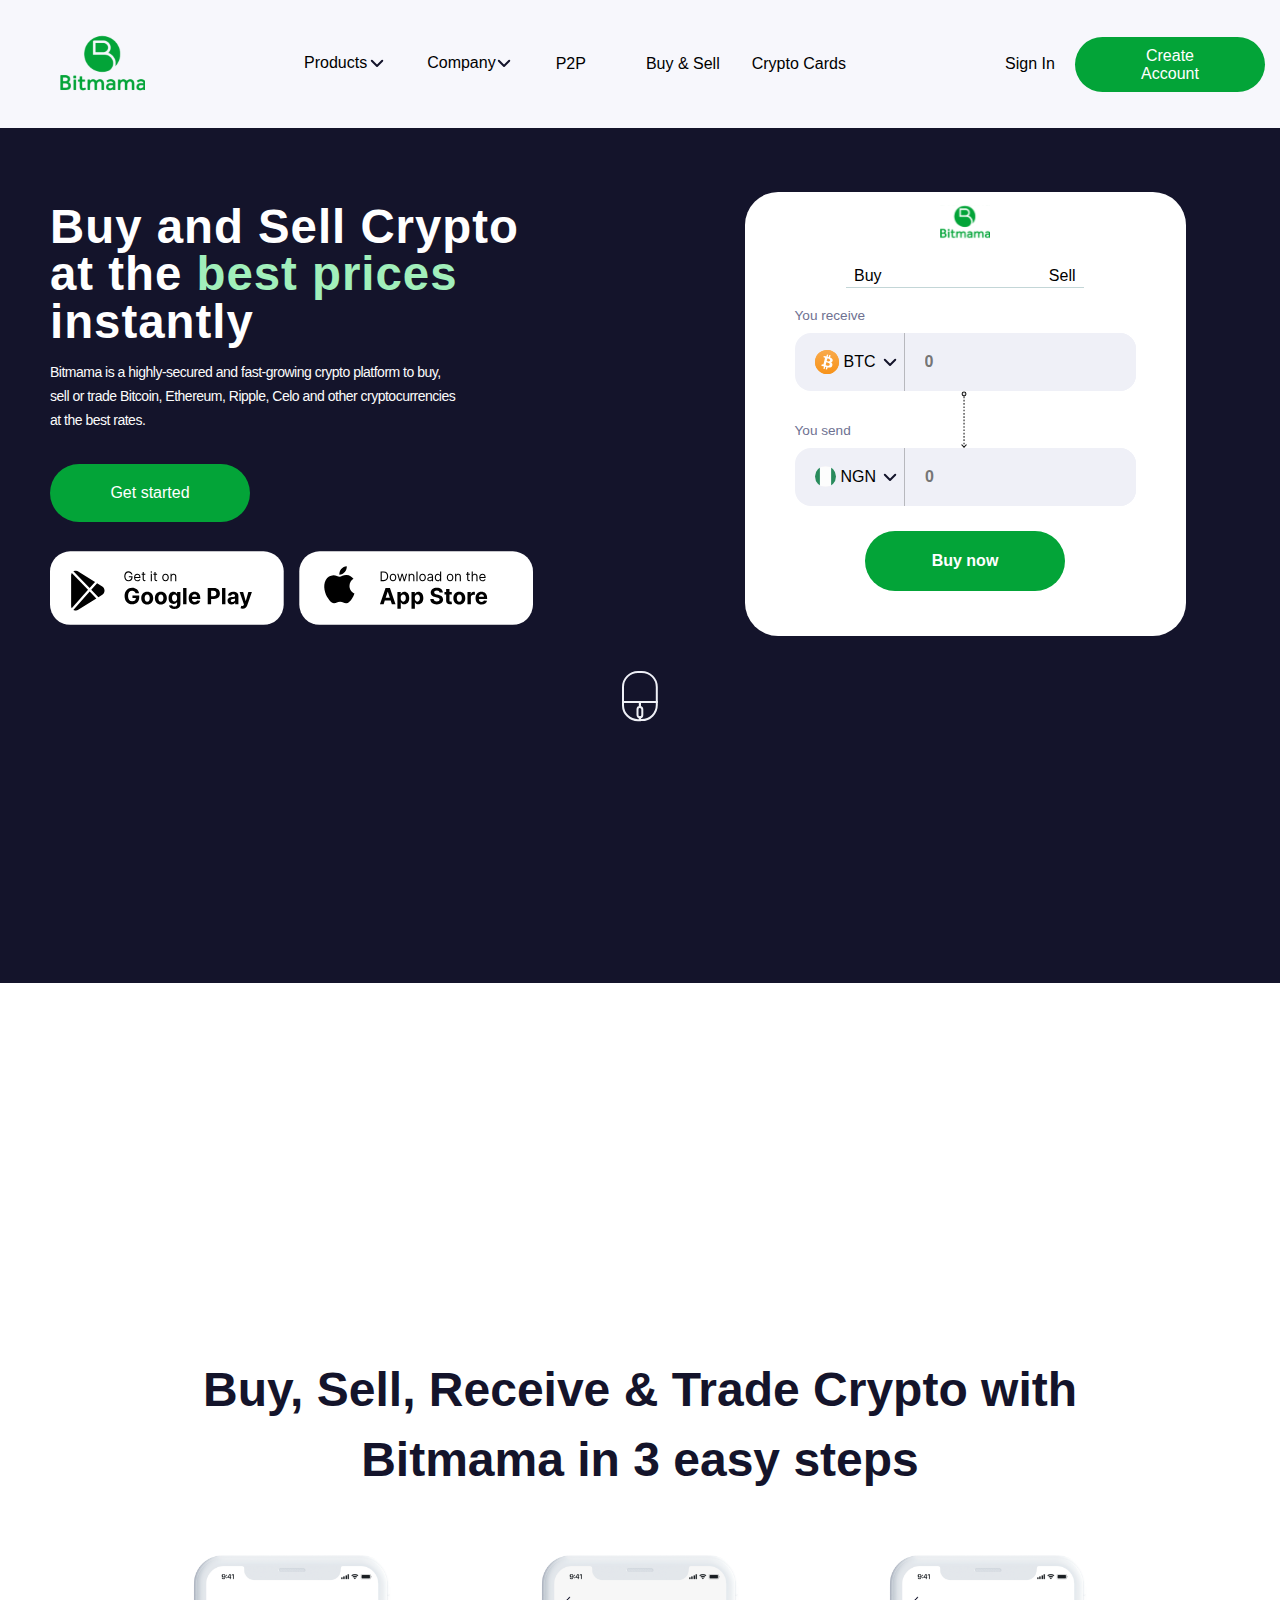
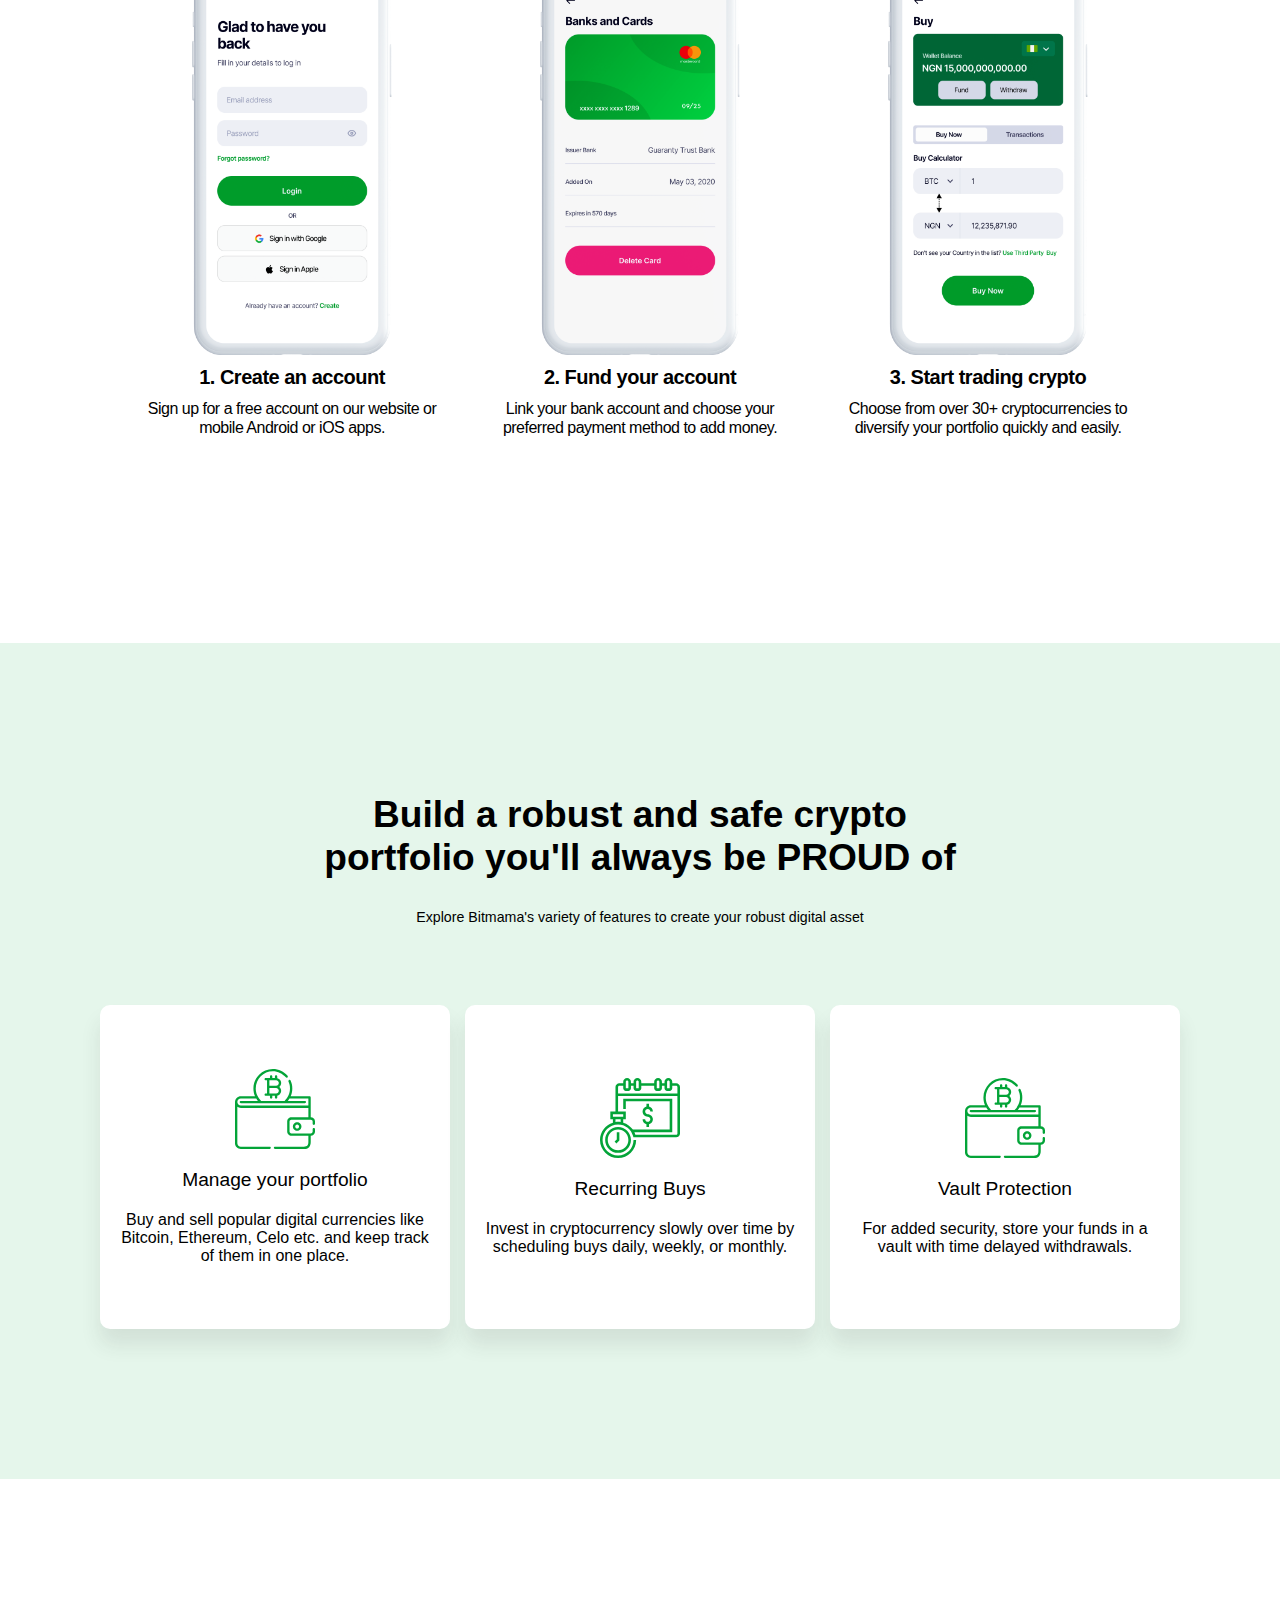
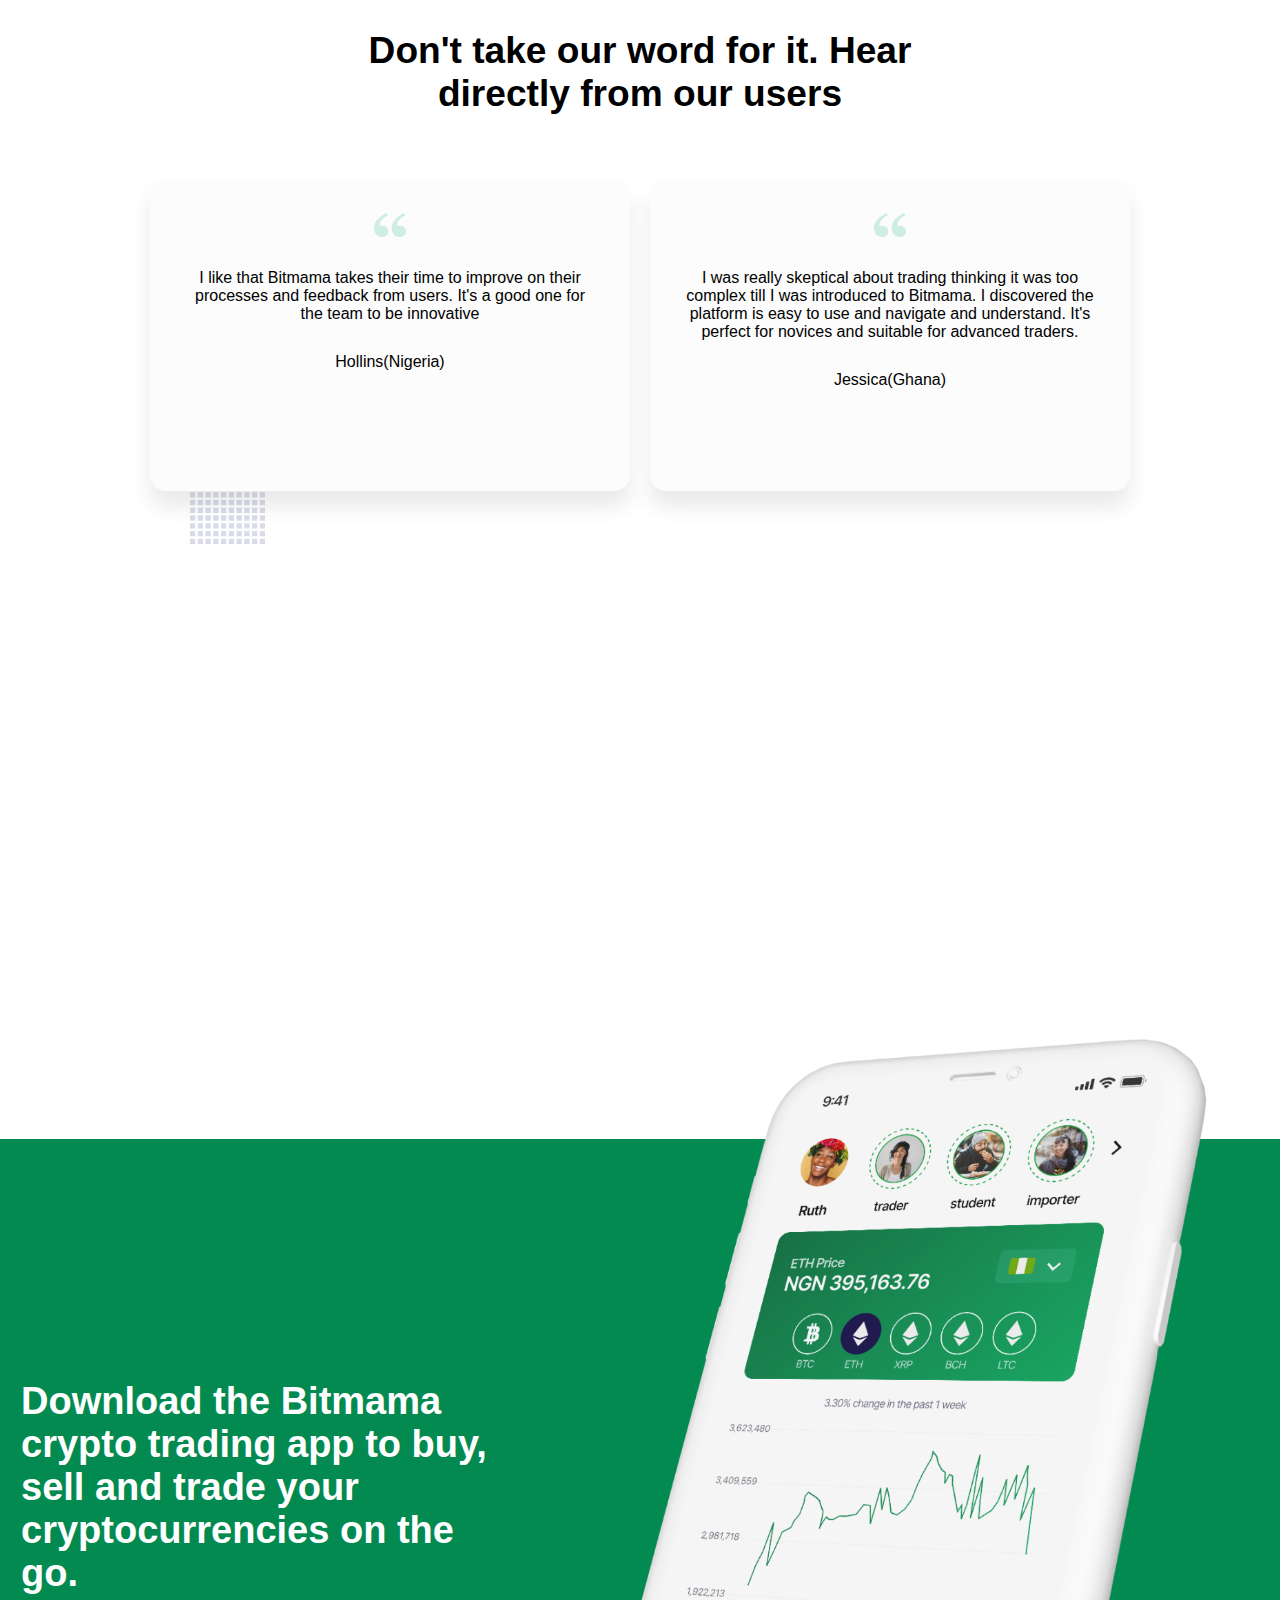
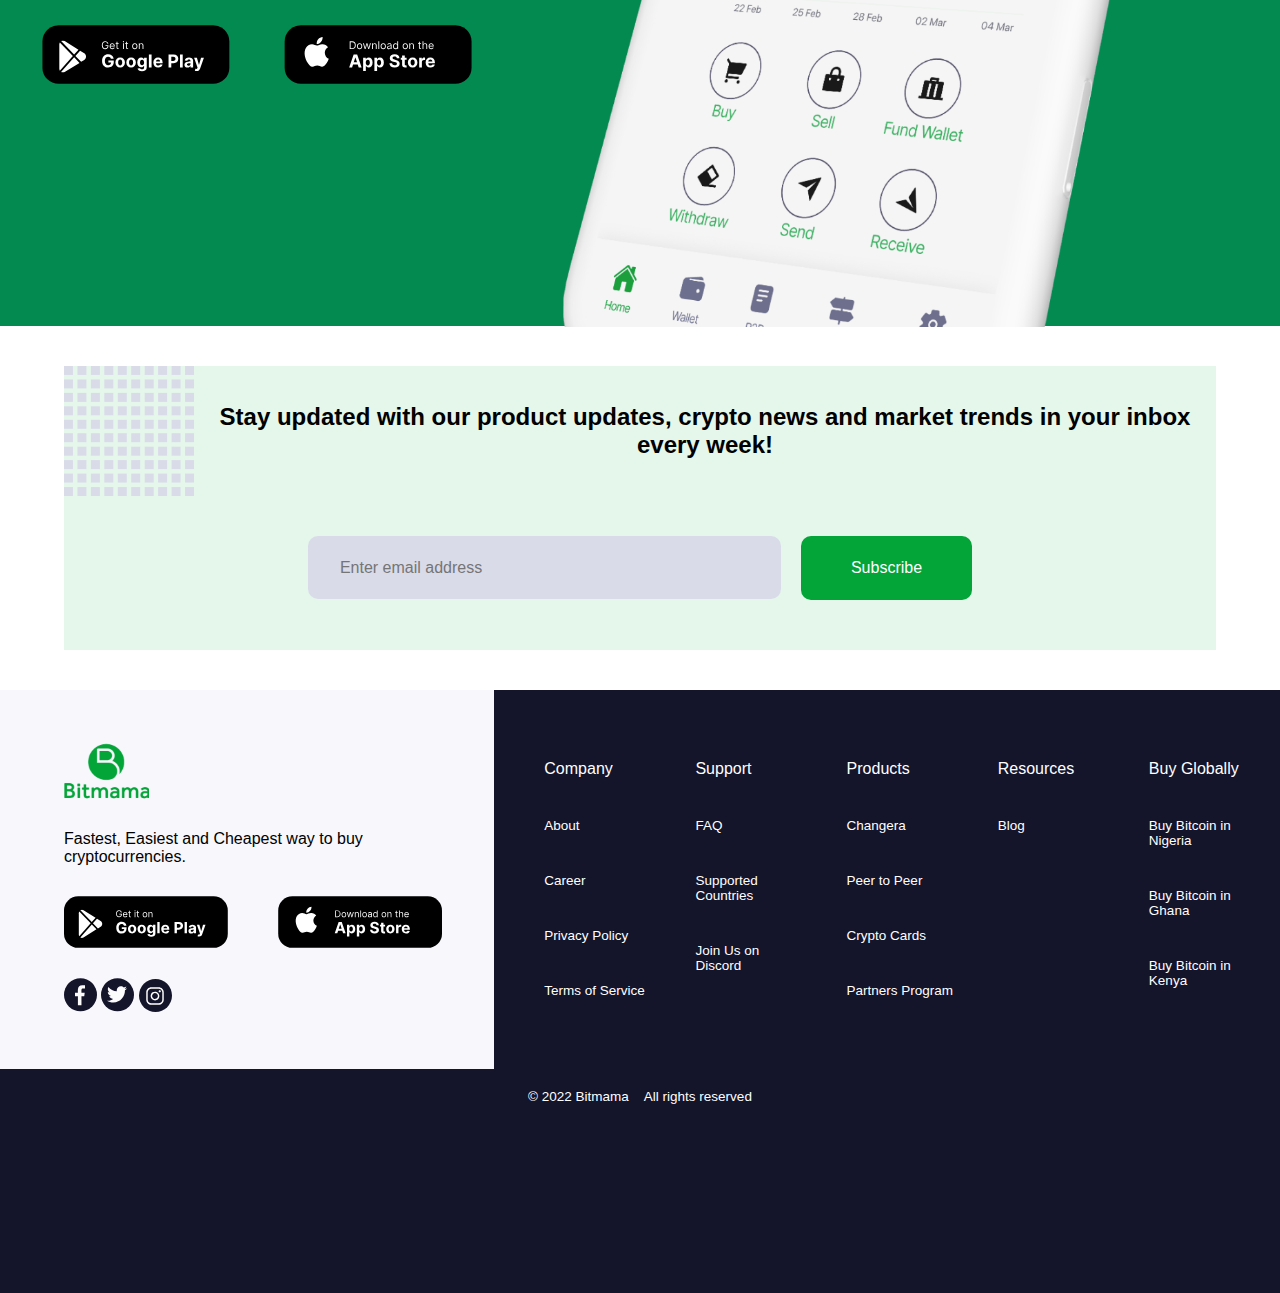
==== commit 4a6a6291: "first commit" ====
--- a/index.html
+++ b/index.html
@@ -4,41 +4,22 @@
     <meta charset="UTF-8">
     <meta http-equiv="X-UA-Compatible" content="IE=edge">
     <meta name="viewport" content="width=device-width, initial-scale=1.0">
+    <link rel="stylesheet" href="https://fonts.googleapis.com/css2?family=Material+Symbols+Outlined:opsz,wght,FILL,GRAD@20..48,100..700,0..1,-50..200" />
     <link rel="stylesheet" href="style.css">
     <title>Bitmama</title>
 </head>
 <body class="big">
     <nav>
         <img src="/images/Bitmamalogo.svg" alt="bitmamalogo" class="logo">
+        <div class="hamburger open">
+            <img src="images/hamburger.svg" alt="pic">
+        </div>
         <div class="links">
            <div class="content">
                 <li class="hover">
                     <div class="hovercont">
                         <h1>Products</h1>
                         <img src="/images/down-arrow.svg" alt="down" class="arrow">
-                        <div class="displayed">
-                            <div class="texts">
-                                <img src="images/changera.svg" alt="changera" class="icon">
-                                <div class="listtext">
-                                    <h2>Changera</h2>
-                                    <p>Send money around the world fast</p>
-                                </div>
-                            </div>
-                            <div class="texts">
-                                <img src="images/peer.svg" alt="peer" class="icon">
-                                <div class="listtext">
-                                    <h2>Peer to Peer</h2>
-                                    <p>Bank transfer with over 100+ currencies</p>
-                                </div>
-                            </div>
-                            <div class="texts">
-                                <img src="images/dev.svg" alt="dev" class="icon">
-                                <div class="listtext">
-                                    <h2>Developers</h2>
-                                    <p>Take advantage of our developer tools</p>
-                                </div>
-                            </div>
-                        </div>
                     </div>
                 </li>
             </div>
@@ -47,43 +28,7 @@
                     <div class="hovercont">
                         <h1>Company</h1>
                         <img src="/images/down-arrow.svg" alt="down" class="arrow1">
-                         <div class="displayed">
-                            <div class="texts">
-                                <img src="images/about.svg" alt="about" class="icon1">
-                                <div class="listtext">
-                                    <h2>About</h2>
-                                    <p>Learn more about us</p>
-                                </div>
-                            </div>
-                            <div class="texts">
-                                <img src="images/privacy.svg" alt="privacy" class="icon1">
-                                <div class="listtext">
-                                    <h2>Privacy Policy</h2>
-                                    <p>Our privacy guidelines</p>
-                                </div>
-                            </div>
-                            <div class="texts">
-                                <img src="images/career.svg" alt="career" class="icon1">
-                                <div class="listtext">
-                                    <h2>Career</h2>
-                                    <p>Join our brilliant teams</p>
-                                </div>
-                            </div>
-                            <div class="texts">
-                                <img src="images/affiliate.svg" alt="partner" class="icon1">
-                                <div class="listtext">
-                                    <h2>Partner Program</h2>
-                                    <p>Check out our related products</p>
-                                </div>
-                            </div>
-                            <div class="texts">
-                                <img src="images/partner.svg" alt="teams" class="icon1">
-                                <div class="listtext">
-                                    <h2>Our Teams</h2>
-                                    <p>More about our teams</p>
-                                </div>
-                            </div>
-                        </div>
+                         
                     </div>
                 </li>
             </div>
@@ -92,78 +37,120 @@
                 <a href="">Buy & Sell</a>
                 <a href="">Crypto Cards</a>
             </div>
-            <div class="sign">
-                <a href="signin.html">Sign In</a>
-                <a href="signup.html" class="create">Create Account</a>
-            </div>
+        </div>
+        <div class="sign">
+            <a href="signin.html">Sign In</a>
+            <a href="signup.html" class="create">Create Account</a>
         </div>
     </nav>
+    <div class="dropdown">
+        <div class="top-row">
+            <img src="images/Bitmamalogo.svg" alt="pic" class="logo">
+            <div class="hamburger close">
+                <img src="images/close.svg" alt="pic">
+            </div>
+        </div>
+        <div class="dropdown-content">
+            <div class="dropdown-arrow">
+                <div class="dropdown-head">
+                    <h2>Product</h2>
+                    <img src="images/arrow.svg" alt="pic">
+                </div>
+                <div class="dropdown-text first-text">
+                    <p>Changera</p>
+                    <p>Peer to Peer</p>
+                    <p>Buy and Sell</p>
+                    <p>Crypto Cards</p>
+                    <p>Developers</p>
+                </div>
+            </div>
+            <div class="dropdown-arrow">
+                <div class="dropdown-head second">
+                    <h2>Company</h2>
+                    <img src="images/arrow.svg" alt="pic">
+                </div>
+                <div class="dropdown-text second-text">
+                    <p>About</p>
+                    <p>Career</p>
+                    <p>Privacy Policy</p>
+                    <p>Terms of Service</p>
+                    <p>Partners Program</p>
+                </div>
+            </div>
+            <h2>Support</h2>
+            <h2>Resources</h2>
+            <a href="signin.html" class="login">Login</a>
+            <a href="signup.html" class="register">Register</a>
+        </div>
+    </div>
     <div class="hero">
         <div class="bhero">
             <div class="subhero">
-                <h1>Buy and Sell Crypto<br> at the <span>best prices</span><br> instantly</h1>
+                <h1>Buy and Sell Crypto at the <span>best prices</span> instantly</h1>
                 <p>Bitmama is a highly-secured and fast-growing crypto platform to buy, sell or trade Bitcoin, Ethereum, Ripple, Celo and other cryptocurrencies at the best rates.</p>
-                <a href="" class="start">Get started</a>
+                <a href="signup.html" class="start">Get started</a>
                 <div class="stores">
                     <img src="images/googlewhite.svg" alt="google">
                     <img src="images/applewhite.svg" alt="apple">
                 </div>
             </div>
-            <div class="subhero2">
-                <img src="images/Bitmamalogo.svg" alt="logo" class="minilogo">
-                <div class="buynsell">
-                    <p>Buy</p>
-                    <p>Sell</p>
-                </div>
-               <div class="crypto">
-                    <p class="convertext">You receive</p>
-                    <div class="receive">
-                        <img src="images/btc.svg" alt="">
-                        <p>BTC</p>
-                        <img src="images/down-arrow.svg" alt="">
-                        <div class="money">
-                            <input type="text" placeholder="0">
-                        </div>
+            <div class="subhero2-cont">
+                <div class="subhero2">
+                    <img src="images/Bitmamalogo.svg" alt="logo" class="minilogo">
+                    <div class="buynsell">
+                        <p>Buy</p>
+                        <p>Sell</p>
                     </div>
-                    <img src="images/straight.svg" alt="arrow" class="straight">
-                    <div class="ngn">
-                        <p class="convertext">You send</p>
+                   <div class="crypto">
+                        <p class="convertext">You receive</p>
                         <div class="receive">
-                            <img src="images/ngn.svg" alt="">
-                            <p>NGN</p>
+                            <img src="images/btc.svg" alt="">
+                            <p>BTC</p>
                             <img src="images/down-arrow.svg" alt="">
                             <div class="money">
                                 <input type="text" placeholder="0">
                             </div>
                         </div>
-                    </div>
-                    <div class="btn1">
-                        <button>Buy now</button>
-                    </div>
-                 </div>
+                        <img src="images/straight.svg" alt="arrow" class="straight">
+                        <div class="ngn">
+                            <p class="convertext">You send</p>
+                            <div class="receive">
+                                <img src="images/ngn.svg" alt="">
+                                <p>NGN</p>
+                                <img src="images/down-arrow.svg" alt="">
+                                <div class="money">
+                                    <input type="text" placeholder="0">
+                                </div>
+                            </div>
+                        </div>
+                        <div class="btn1">
+                            <button>Buy now</button>
+                        </div>
+                     </div>
+                </div>
             </div>
         </div>
         <img src="images/scroll.svg" alt="scroll" class="scroll">
     </div>
     <div class="body">
         <div class="bodyh">
-            <h1>Buy, Sell, Receive & Trade Crypto with<br> Bitmama in 3 easy steps</h1>
+            <h1>Buy, Sell, Receive & Trade Crypto with Bitmama in 3 easy steps</h1>
         </div>
         <div class="bodycont">
             <div class="step">
                 <img src="images/phone1.webp" alt="foogiano" class="steppic">
                 <h2>1. Create an account</h2>
-                <p>Sign up for a free account on our website or<br> mobile Android or iOS apps.</p>
+                <p>Sign up for a free account on our website or mobile Android or iOS apps.</p>
             </div>
             <div class="step">
                 <img src="images/phone2.webp" alt="foogiano" class="steppic">
                 <h2>2. Fund your account</h2>
-                <p>Link your bank account and choose your<br> preferred payment method to add money.</p>
+                <p>Link your bank account and choose your preferred payment method to add money.</p>
             </div>
             <div class="step">
                 <img src="images/phone3.webp" alt="foogiano" class="steppic">
                 <h2>3. Start trading crypto</h2>
-                <p>Choose from over 30+ cryptocurrencies to<br> diversify your portfolio quickly and easily.</p>
+                <p>Choose from over 30+ cryptocurrencies to diversify your portfolio quickly and easily.</p>
             </div>
         </div>
         <img src="images/pshape.svg" alt="boom" class="square">
@@ -197,7 +184,7 @@
             <h1>Don't take our word for it. Hear directly from our users</h1>
             <img src="images/pshape.svg" alt="shap" class="square2">
         </div>
-        <div class="thirdpagecont">
+        <div class="thirdpage-cont">
             <div class="box">
                 <img src="images/quotes.svg" alt="quot" class="quotes">
                 <p>I like that Bitmama takes their time to improve on their processes and feedback from users. It's a good one for the team to be innovative</p>
@@ -214,12 +201,14 @@
     <div class="fourthpage">
         <div class="fourth">
             <h2>Download the Bitmama crypto trading app to buy, sell and trade your cryptocurrencies on the go.</h2>
-            <div class="btncont">
+            <div class="btn-cont">
                 <img src="images/google.svg" alt="google" class="f-icon">
                 <img src="images/apple.svg" alt="apple" class="f-icon">
             </div>
         </div>
-        <img src="images/phonebg.webp" alt="big" class="bigphone">
+        <div class="phone-cont">
+            <img src="images/phonebg.webp" alt="big" class="big-phone">
+        </div>
     </div>
     <div class="fifthpage">
         <div class="fifthcont">
@@ -238,7 +227,7 @@
             <div class="lastcont">
                 <img src="images/Bitmamalogo.svg" alt="lastlogo" class="miniilogo">
                 <p>Fastest, Easiest and Cheapest way to buy<br> cryptocurrencies.</p>
-                <div class="btncont">
+                <div class="btn-cont">
                     <img src="images/google.svg" alt="google" class="l-icon">
                     <img src="images/apple.svg" alt="apple" class="l-icon">
                 </div>
@@ -286,5 +275,6 @@
             <p>All rights reserved</p>
         </div>
     </div>
+    <script src="index.js"></script>
 </body>
 </html>--- a/style.css
+++ b/style.css
@@ -6,11 +6,7 @@
     box-sizing: border-box;
 }
 body{
-    max-height: 1000vh;
-    max-width: 100vw;
-}
-.big{
-    height: 700vh;
+    overflow-x: hidden;
 }
 .listtext h2{
     font-size: 14.4px;
@@ -74,54 +70,70 @@
     z-index: 1;
 }
 .links{
-    display: flex;
-    gap: 50px;
+    width: 100%;
+    display: flex;
+    justify-content: center;
+    align-items: center;
+    gap: 60px;
+}
+.hamburger{
+    display: none;
+}
+.hamburger img{
+    width: 35px;
+    height: 35px;
 }
 .move{
-    position: relative;
-    right: 18px;
     display: flex;
     gap: 32px;
 }
 nav{
     position: sticky;
     top: 0;
+    display: flex;
+    gap: 40px;
     cursor: pointer;
-    z-index: 10;
-}
-.arrow{
-    position: relative;
-    left: 62px;
-    bottom: 18px;
-}
-.arrow1{
-    position: relative;
-    left: 67px;
-    bottom: 18px;
-}
-.hover h1{
-    font-size: 16px;
-    font-weight: 400;
-    position: relative;
-}
-.logo{
-    position: relative;
-    bottom: 2px;
-}
-nav{
+    padding: 0px 15px;
+    padding-left: 60px;
+    z-index: 100;
     background-color: rgb(247,247, 252);
     height: 14.2vh;
-    gap: 162px;
-    padding-left: 62px;
-    display: flex;
-    align-items: center;
+    display: flex;
+    width: 100%;
+    align-items: center;
+    place-content: flex-end;
+}
+.sign{
+    width: max-content;
+    display: flex;
+    align-items: center;
+    justify-content: center;
+    gap: 20px;
+}
+.sign a:nth-child(1){
+    width: 50px;
+}
+.arrow{
+    position: relative;
+    left: 64px;
+    bottom: 18px;
+}
+.arrow1{
+    position: relative;
+    left: 68px;
+    bottom: 18px;
+}
+.hover h1{
+    font-size: 16px;
+    font-weight: 400;
+    position: relative;
 }
 .hero{
     background-color: rgb(20,20, 43);
-    height: 100vh;
-    display: flex;
-    flex-direction: column;
-    gap: 85px;
+    height: 95vh;
+    display: flex;
+    flex-direction: column;
+    gap: 10%;
 }
 nav a{
     text-decoration: none;
@@ -129,10 +141,6 @@
     font-weight: 400;
     position: relative;
     color: inherit;
-}
-.sign{
-    position: relative;
-    left: 24.5vh;
 }
 .minilogo{
     width: 50px;
@@ -140,10 +148,14 @@
 }
 .create{
     padding: 18.5px 42px;
+    width: 190px;
+    height: 55px;
+    display: flex;
+    align-items: center;
+    justify-content: center;
     background-color: rgb(3, 164, 56);
     border-radius: 50px;
     color: white;
-    margin-left: 20px;
     text-align: center;
     position: relative;
     top: 1px;
@@ -153,27 +165,36 @@
     transition: 1s;
 }
 .bhero{
-    display: flex;
-    gap: 120px;
-    padding-top: 28px;
+    display: grid;
+    grid-template-columns: repeat(2, 1fr);
+    width: 100%;
+    gap: 20px;
+    padding-top: 5%;
 }
 .subhero{
     display: flex;
-    flex-direction: column;
+    width: 100%;
+    height: 100%;
+    flex-direction: column;
+    justify-content: center;
     gap: 15px;
-    padding: 27px 67px;
+    padding-left: 50px;
 }
 .subhero h1{
-    font-size: 50.542px;
-    line-height: 50.542px;
+    font-size: 3.7vw;
+    line-height: 3.7vw;
+    width: 90%;
+    padding: 0px 10px;
+    padding-left: 0px;
     letter-spacing: 1px;
     font-weight: 700;
     color: white;
 }
 .subhero p{
     color:rgb(252, 252, 252);
-    font-size: 16.392px;
-    line-height: 25.954px;
+    font-size: 16px;
+    line-height: 24px;
+    width: 70%;
     letter-spacing: -0.5px;
     font-weight: 200;
     width: 420px;
@@ -204,12 +225,16 @@
     margin-top: 5.3%;
     align-items: center;
 }
+.subhero2-cont{
+    width: 100%;
+    display: flex;
+    justify-content: center;
+    align-items: flex-start;
+}
 .subhero2{
-    max-height: 443.8px;
-    width: 420px;
+    height: 443.8px;
+    width: 70%;
     padding: 5px 50px;
-    position: relative;
-    top: 30px;
     align-items: center;
     border-radius: 33.052px;
     display: flex;
@@ -231,9 +256,7 @@
     width: 60px;
     text-align: center;
 }
-.buynsell p:nth-child(1){
-    border-bottom: 5px solid rgb(3,164,56);
-}
+
 .crypto{
     display: flex;
     flex-direction: column;
@@ -284,7 +307,8 @@
     border: none;
 }
 .scroll{
-    padding-bottom: 20px;
+    position: relative;
+    bottom: 50px;
     margin: 0px auto;
     display: flex;
     justify-content: center;
@@ -295,6 +319,7 @@
 }
 .receive input{
     border: none;
+    width: 100%;
     background-color: rgb(239,240,247);
     border-radius: 16px;
     padding: 20px;
@@ -304,9 +329,12 @@
     outline: none;
 }
 .body{
-    max-height: 155vh;
-    display: flex;
-    flex-direction: column;
+    height: 140vh;
+    display: flex;
+    flex-direction: column;
+    align-items: center;
+    justify-content: center;
+    gap: 60px;
 }
 .step h2{
     font-size: 20px;
@@ -318,26 +346,37 @@
     font-size: 16px;
     line-height: 19px;
     font-weight: 400;
-    width: 300px;
     letter-spacing: -0.5px;
     text-align: center;
-    position: relative;
-    right: 70px;
 }
 .bodycont{
-    width: 800px;
-    margin: 77px 253px;
-    display: flex;
+    width: 100%;
+    display: grid;
+    padding: 0px 10%;
+    grid-template-columns: repeat(3, 1fr);
+    justify-content: center;
+    align-items: center;
     gap: 20px;
 }
 .step{
     display: flex;
     flex-direction: column;
+    align-items: center;
+    width: 100%;
     gap: 10px;
+    background-color: white;
+    z-index: 10;
 }
 .steppic{
-    width: 200px;
+    max-width: 200px;
     height: 400px;
+}
+.bodyh{
+    width: 80%;
+    display: flex;
+    align-items: center;
+    margin: 0px auto;
+    justify-content: center;
 }
 .bodyh h1{
     text-align: center;
@@ -351,8 +390,8 @@
     width: 130px;
     height: 138px;
     position: relative;
-    left: 81.5vw;
-    bottom: 5.5vw;
+    left: 38.5vw;
+    bottom: 10vw;
 }
 .main{
     max-width: 608px;
@@ -406,15 +445,19 @@
     display: flex;
     flex-direction: column;
     gap: 7px;
+    width: 39%;
     justify-content: start;
 }
 .row{
     display: flex;
     gap: 10px;   
+    width: 100%;
 }
 form{
     padding: 22px 30px;
-    display: grid;
+    display: flex;
+    width: 100%;
+    flex-direction: column;
     gap: 20px;
 }
 .names p{
@@ -433,7 +476,7 @@
     border: 3px solid rgb(239,240,247);
     outline: none;
     font-family: 'Inter', sans-serif;
-    width: 260px;
+    width: 100%;
     padding: 20px;
     padding-left: 18px;
     display: flex;
@@ -454,13 +497,15 @@
     transition: .5s;
 }
 .row .names .longbar{
-    width:530px;
+    width:204%;
 }
 .row:nth-child(3){
     margin-top: 10px;
 }
 .phone{
     display: flex;
+    width: 100%;
+    align-items: center;
 }
 .phone select{
     padding: 10px;
@@ -493,7 +538,7 @@
 .phone input{
     padding: 20px;
     padding-left: 150px;
-    width: 525px;
+    width: 100%;
     font-family: 'Inter', sans-serif;
     font-size: 16px;
     position: relative;
@@ -523,7 +568,7 @@
 .row:nth-child(6) select{
     padding: 20px;
     padding-left: 20px;
-    width: 530px;
+    width: 80%;
     font-family: 'Inter', sans-serif;
     font-size: 16px;
     border-radius: 16px;
@@ -543,10 +588,16 @@
     accent-color: rgb(56,161,105);
     transform: scale(1.3);
 }
+.signup_page::-webkit-scrollbar{
+    width: 6px;
+}
+.signup_page::-webkit-scrollbar-thumb{
+    background-color: rgb(152,217,174);
+}
 .btn{
     padding: 18px;
     background-color: rgb(3,164,56);
-    width: 530px;
+    width: 80%;
     font-size: 16px;
     border: none;
     font-weight: 600;
@@ -557,7 +608,7 @@
 .row2 p{
     font-family: 'Inter', sans-serif;
     font-size: 14px;
-    width: 530px;
+    width: 100%;
     line-height: 21px;
     text-align: center;
     color: rgb(26, 32, 44);
@@ -648,6 +699,9 @@
     background-color: rgb(229,246,235);
     padding-top:150px;
     max-width: 100vw;
+    height: max-content;
+    padding-bottom: 150px;
+    position: relative;
     display: flex;
     flex-direction: column;
     gap: 80px;
@@ -658,7 +712,7 @@
     gap: 30px;
 }
 .secondh h1{
-    font-size: 39.614px;
+    font-size: 2.9vw;
     font-weight: 700;
     width: 650px;
     margin: 0px auto;
@@ -670,24 +724,27 @@
     text-align: center;
 }
 .secondcont{
-    display: grid;
-    grid-template-columns: 324px 324px 324px;
+    display: flex;
+    grid-template-columns: repeat(3, 1fr);
+    width: 100%;
+    margin: 0px auto;
     gap: 15px;
     position: relative;
+    align-items: center;
     justify-content: center;
 }
 .cards{
     background-color: white;
+    width: 30%;
     max-width: 350px;
     display: flex;
     flex-direction: column;
     gap: 20px;
-    padding-bottom: 50px;
+    padding: 2em 1em;
     border-radius: 10px;
     align-items: center;
     justify-content: center;
     height: 324px;
-    padding: 0px 10px;
     box-shadow: 0 16px 20px rgb(50 50 50 / 10%);
     z-index: 1;
 }
@@ -707,10 +764,10 @@
 .square1{
     width: 130px;
     height: 138px;
-    position: relative;
-    left: 180px;
+    position: absolute;
+    left: 140px;
     fill: rgb(195,214,215);
-    bottom: 150px;
+    bottom: 70px;
 }
 .thirdpage{
     padding-top: 150px;
@@ -727,27 +784,32 @@
 .thirdpageh{
     margin: 0px auto;
     display: flex;
+    width: 100%;
+    position: relative;
+    justify-content: center;
 }
 .square2{
     width: 130px;
     height: 138px;
-    position: relative;
+    position: absolute;
     top: 40px;
-    left: 155px;
-}
-.thirdpagecont{
+    right: 125px;
+}
+.thirdpage-cont{
     display: grid;
-    grid-template-columns: repeat(2, 500px);
+    grid-template-columns: repeat(2, 1fr);
+    padding:0px 30px;
+    gap: 20px;
     margin: 0px auto;
 }
 .box{
-    width: 480px;
+    max-width: 480px;
     height: 312px;
     background: #fcfcfc;
-    box-shadow: 0 16px 20px rgba(50,50,50,.1);
+    box-shadow:rgba(50,50,50,.1) 0 16px 20px;
     border-radius:16px;
     display: flex;
-    padding: 32px;
+    padding: 2em;
     z-index: 1;
     align-items: center;
     flex-direction: column;
@@ -763,7 +825,7 @@
     height: 28px;
 }
 .thirdpageh h1{
-    font-size: 39.614px;
+    font-size: 2.9vw;
     font-weight: 700;
     width: 550px;
     text-align: center;
@@ -771,35 +833,53 @@
 .fourthpage{
     background-color: rgb(2,138,81);
     display: flex;
+    width: 100%;
+    padding-left: 70px;
+    align-items: center;
     z-index: 1;
-    max-height: 107.5vh;
+    height: 787px;
     border: 1px solid rgb(2,138,81);
 }
 .fourth{
     display: flex;
     flex-direction: column;
+    justify-content: flex-start;
+    align-items: center;
     gap: 30px;
-    margin: auto;
+    width: 60%;
+    padding: 8em 0px;
+}
+.phone-cont{
+    margin-top: -150px;
+    margin-bottom: -3.5px;
+    width: 100%;
+    display: flex;
+    justify-content: center;
+    align-items: flex-end;
+    height: 100%;
+    position: relative;
 }
 .fourth h2{
     color: white;
-    font-size: 38.4px;
+    font-size: 38px;
     font-weight: 700;
-    max-width: 450px;
-}
-.btncont{
-    display: flex;
+    width: 100%;
+}
+.btn-cont{
+    display: flex;
+    justify-content: flex-start;
     gap: 50px;
 }
 .f-icon{
-    width: 187.19px;
-    max-height: 59.19px;
-}
-.bigphone{
-    width: 695.55px;
+    width: 15vw;
+    height: 59.19px;
+}
+.big-phone{
+    max-width: 695.55px;
+    width: 110%;
     height: 904.89px;
-    position: relative;
-    bottom: 200px;
+    position: absolute;
+    bottom: -75px;
 }
 .fifthpage{
     max-height: 80vh;
@@ -808,6 +888,7 @@
     margin: 40px auto;
     width: 90%;
     max-height: 60vh;
+    position: relative;
     background-color: rgb(229,246,235);
     display: flex;
     flex-direction: column;
@@ -859,7 +940,7 @@
 }
 .lastpage{
     background-color: rgb(20,20,43);
-    height: 66vh;
+    height: 67vh;
     display: flex;
     flex-direction: column;
     gap: 20px;
@@ -884,7 +965,8 @@
     align-items: center;
 }
 .lcontflex{
-    display: flex;
+    display: grid;
+    grid-template-columns: repeat(5, 1fr);
 }
 .text p{
     font-size: 13.5px;
@@ -900,6 +982,8 @@
 .bottompage{
     display: flex;
     gap: 15px;
+    background-color: rgb(20, 20, 43);
+    padding-bottom: 20px;
     justify-content: center;
 }
 .bottompage p{
@@ -907,4 +991,477 @@
     text-align: center;
     font-size: 13.5px;
     font-weight: 300;
+}
+/* dropdown */
+.dropdown{
+    background-color: white;
+    z-index: 200;
+    position: fixed;
+    top: 0;
+    height: 0;
+    width: 100%;
+    display: none;
+    flex-direction: column;
+    transition: all 1.7s;
+    gap: 30px;
+    padding: 30px;
+    padding-top: 2.6%;
+    animation-name: dropdown;
+    animation-duration: 1.5s;
+}
+/* animations */
+@keyframes dropdown{
+    0%{
+        height: 0;
+    }
+    100%{
+        height: 100vh;
+    }
+}
+@keyframes opacity{
+    0%{
+        opacity: 0;
+    }
+    100%{
+        opacity: 1;
+    }
+}
+/* animation-end */
+.top-row{
+    display: flex;
+    align-items: center;
+    animation-name: opacity;
+    animation-duration: 2s;
+    animation-fill-mode: both;
+}
+.dropdown-content{
+    display: flex;
+    transition: all 2s;
+    animation-name: opacity;
+    animation-duration: 2s;
+    animation-fill-mode: both;
+    flex-direction: column;
+    gap: 50px;
+    padding-top: 45px;
+}
+.dropdown-arrow{
+    display: flex;
+    flex-direction: column;
+    gap: 20px;
+}
+.dropdown-head{
+    width: 100%;
+    display: flex;
+    align-items: center;
+}
+.second{
+    gap: 85.5%;
+}
+.dropdown h2{
+    font-size: 22.4px;
+    font-family: sans-serif;
+}
+.dropdown p{
+    font-family: sans-serif;
+    color: rgb(17, 17, 17);
+    font-size: 17.92px;
+    line-height: 66.9px;
+    padding-left: 25px;
+    font-weight: 300;
+}
+.dropdown-text{
+    display: none;
+    flex-direction: column;
+    gap: 30px;
+    padding-top: 10px;
+}
+.dropdown-head img{
+    position: absolute;
+    right: 30px;
+}
+.login{
+    text-align: center;
+    padding: 20px 30px;
+    background-color: rgb(4,164,57);
+    text-decoration: none;
+    color: white;
+    width: 200px;
+    height: 55px;
+    border-radius: 50px;
+    margin: 0px auto;
+}
+.register{
+    text-align: center;
+    padding: 20px 30px;
+    text-decoration: none;
+    color: rgb(4,164,57);
+    width: 200px;
+    height: 55px;
+    border-radius: 50px;
+    margin: 0px auto;
+    border: 1px solid rgb(4,164,57);
+}
+@media screen and (max-width:1280px){
+    .subhero p{
+        font-size: 14px;
+        width: 70%;
+    }
+    .square,.square1,.square2{
+        display: none;
+    }
+    .fourthpage{
+        padding-left: 20px;
+    }
+}
+@media screen and (max-width:1230px){
+    .fourth h2{
+        font-size: 32px;
+    }
+}
+@media screen and (max-width:1090px){
+    nav{
+        padding-left: 20px;
+    }
+    .subhero2{
+        width: 80%;
+    }
+    .links{
+        gap: 40px;
+    }
+    .subhero{
+        padding-left: 20px;
+    }
+    .lastpage{
+        gap: 0;
+    }
+    .pagecont{
+        flex-direction: column;
+        gap:0;
+    }
+    .lastcont{
+        width: 100%;
+        align-items: center;
+        justify-content: center;
+    }
+    .lcontflex{
+        background-color: rgb(20, 20, 43);
+        height: 100%;
+        width: 100%;
+        padding: 0px 40px;
+        padding-top: 50px;
+    }
+    .bottompage{
+        background-color: rgb(20, 20, 43);
+        height: 100%;
+    }
+    .stores img{
+        width: 209px;
+    }
+    .bodyh{
+        width: 100%;
+    }
+    .bodycont{
+        padding:0px 7%;
+    }
+}
+@media screen and (max-width:980px){
+    .subhero2{
+        width: 90%;
+    }
+    .stores img{
+        width: 200px;
+    }
+    .subhero p{
+        width: 80%;
+    }
+    .bodycont{
+        padding: 0px;
+    }
+}
+@media screen and (max-width:965px){
+    nav{
+        display: flex;
+        justify-content: flex-start;
+        padding-left: 30px;
+    }
+    .hamburger{
+        display: block;
+        position: absolute;
+        right: 30px;
+    }
+    .links, .sign{
+        display: none;
+    }
+    .secondh h1{
+        font-size: 6.5vw;
+        width: 70%;
+        position: relative;
+        right: 5px;
+    }
+}
+@media screen and (max-width:900px){
+    .stores img{
+        width: 194px;
+    }
+}
+@media screen and (max-width:868px){
+    .stores img{
+        width: 170px;
+    }
+    .body{
+        padding-bottom: 100px;
+    }
+}
+@media screen and (max-width:768px){
+    .lcontflex{
+        display: grid;
+        grid-template-columns: repeat(4, 1fr);
+        padding-bottom: 20px;
+    }
+    .text:nth-child(5){
+        grid-column: 2 / span1;
+    }
+    .bodycont{
+        grid-template-columns: repeat(1, 1fr);
+    }
+    .body{
+        gap: 30px;
+        padding: 50px 0;
+        padding-top: 80px;
+        height: max-content;
+    }
+    .bodyh h1{
+        font-size: 32px;
+        line-height: normal;
+        margin-top: 0;
+        width: 80%;
+    }
+    .bodycont{
+        gap: 60px;
+    }
+    .stores img{
+        width: 150px;
+    }
+    .step{
+        width: 300px;
+        margin: 0px auto;
+    }
+    .step p{
+        font-weight: 600;
+        font-size: 17px;
+    }
+    .secondcont{
+        flex-direction: column;
+        gap: 50px;
+    }
+    .cards{
+        width: 350px;
+    }
+    .thirdpage{
+        display: none;
+    }
+    .fourthpage{
+        flex-direction: column;
+        height: 220vh;
+        gap: 30px;
+        overflow: hidden;
+    }
+    .fourth{
+        width: 100%;
+    }
+    .fourth h2{
+        font-size: 6.5vw;
+        text-align: center;
+    }
+    .btn-cont{
+        gap: 20px;
+        align-items: center;
+    }
+    .f-icon{
+        width: 40vw;
+        position: relative;
+        right: 18px;
+        height: 74px;
+    }
+    .fourthpage{
+        overflow: hidden;
+    }
+    .big-phone{
+        bottom: -40px;
+        object-fit: contain;
+    }
+    .fifthcont{
+        padding-top: 30px;
+        width: 100%;
+    }
+    .pshape{
+        display: none;
+    }
+}
+@media screen and (max-width:720px){
+    .hero{
+        height: max-content;
+        padding-bottom: 100px;
+    }    
+    .scroll{
+        bottom: -40px;
+    }
+    .bhero{
+        display: flex;
+        flex-direction: column;
+    }
+    .subhero{
+        padding-left: 40px;
+        padding-top: 40px;
+    }
+    .subhero p{
+        font-size: 14px;
+    }
+    .subhero h1{
+        width: 86%;
+        font-size: 7vw;
+        line-height: 7.5vw;
+    }
+    .stores img{
+        width: 234px;
+    }
+    .lcontflex{
+        grid-template-columns: repeat(2, 1fr);
+    }
+}
+@media screen and (max-width:686px){
+    .stores img{
+        width: 40vw;
+    }
+    .fourthpage{
+        height: 150vh;
+    }
+    .bhero{
+        gap: 40px;
+    }
+    .big-phone{
+        bottom: -180px;
+        padding-right: 10px;
+    }
+    .lcontflex{
+        grid-template-columns: repeat(1, 1fr);
+        row-gap: 30px;
+        padding-bottom: 40px;
+    }
+    .text:nth-child(5){
+        grid-column: 1 /span1;
+    }
+    .f-email{
+        flex-direction: column;
+    }
+    .f-email input{
+        width: 92%;
+    }
+    .lastcont p{
+        text-align: center;
+    }
+    form{
+        padding: 0;
+    }
+    .main{
+        width: 100%;
+        overflow-x: hidden;
+        margin: 0px;
+        padding: 0px 20px;
+    }
+}
+@media screen and (max-width:540px){
+    .signup_page{
+        padding: 20px 0;
+        padding-bottom: 30px;
+    }
+    .bodyh h1{
+        width: 100%;
+    }
+    .big-phone{
+        right: -3px;
+    }
+    .secondpage{
+        padding-top: 100px;
+    }
+    .secondh p{
+        width: 300px;
+        margin: 0px auto;
+    }
+    .dropdown{
+        padding-top: 27px;
+    }
+}
+@media screen and (max-width:480px){
+    .signup_page{
+        padding-top: 30px;
+    }
+    .top h1, .top1 h1{
+        font-size: 32px;
+        line-height: normal;
+    }
+    .top1 h1 br{
+        display: none;
+    }
+    .top h2{
+        font-size: 24px;
+    }
+    .top p{
+        font-size: 14px;
+    }
+    .row input{
+        width: 125%;
+    }
+    .signuplogo{
+        width: 100px;
+        height: 70px;
+    }
+    .fourthpage{
+        height: 120vh;
+    }
+    .row{
+        flex-direction: column;
+    }
+    .names{
+        width: 80%;
+    }
+    .row .names .longbar{
+        width: 125%;
+    }
+    .phone{
+        padding-right: 0;
+        border-radius: 20px;
+        background-color: rgb(239,240,247);
+    }
+    .phone select{
+        position: static;
+        padding-right: 10px;
+        padding-left: 10px;
+        width: 200px;
+        left: -27px;
+        top: 0;
+    }
+    .phone input{
+        padding-left: 0;
+        right: 0;
+    }
+    .news-letter{
+        display: flex;
+        width: 100%;
+        flex-direction: row;
+        padding: 15px 0;
+        align-items: center;
+    }
+    #news{
+        width: 20px;
+    }
+    .news-letter{
+        width: 100%;
+    }
+    .full select{
+        width: 100% !important;
+    }
+    .btn{
+        width: 100%;
+    }
 }